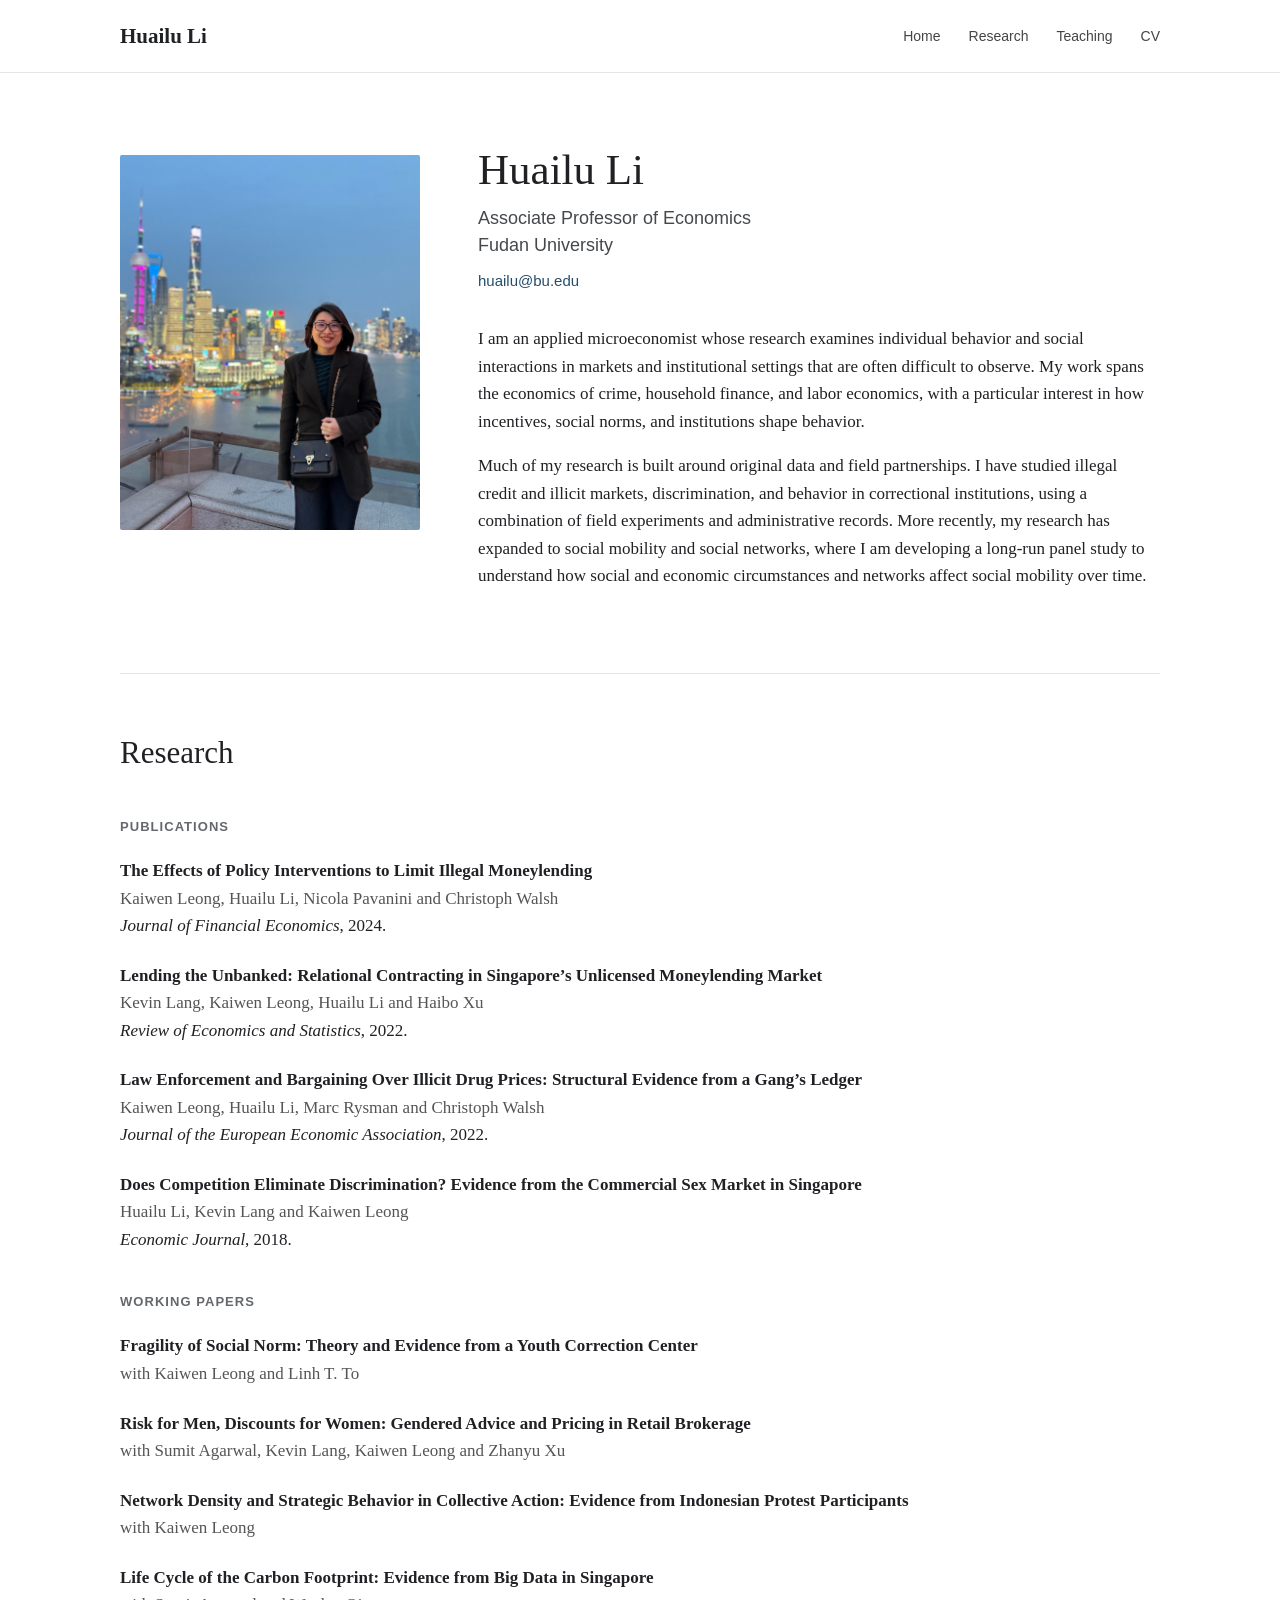
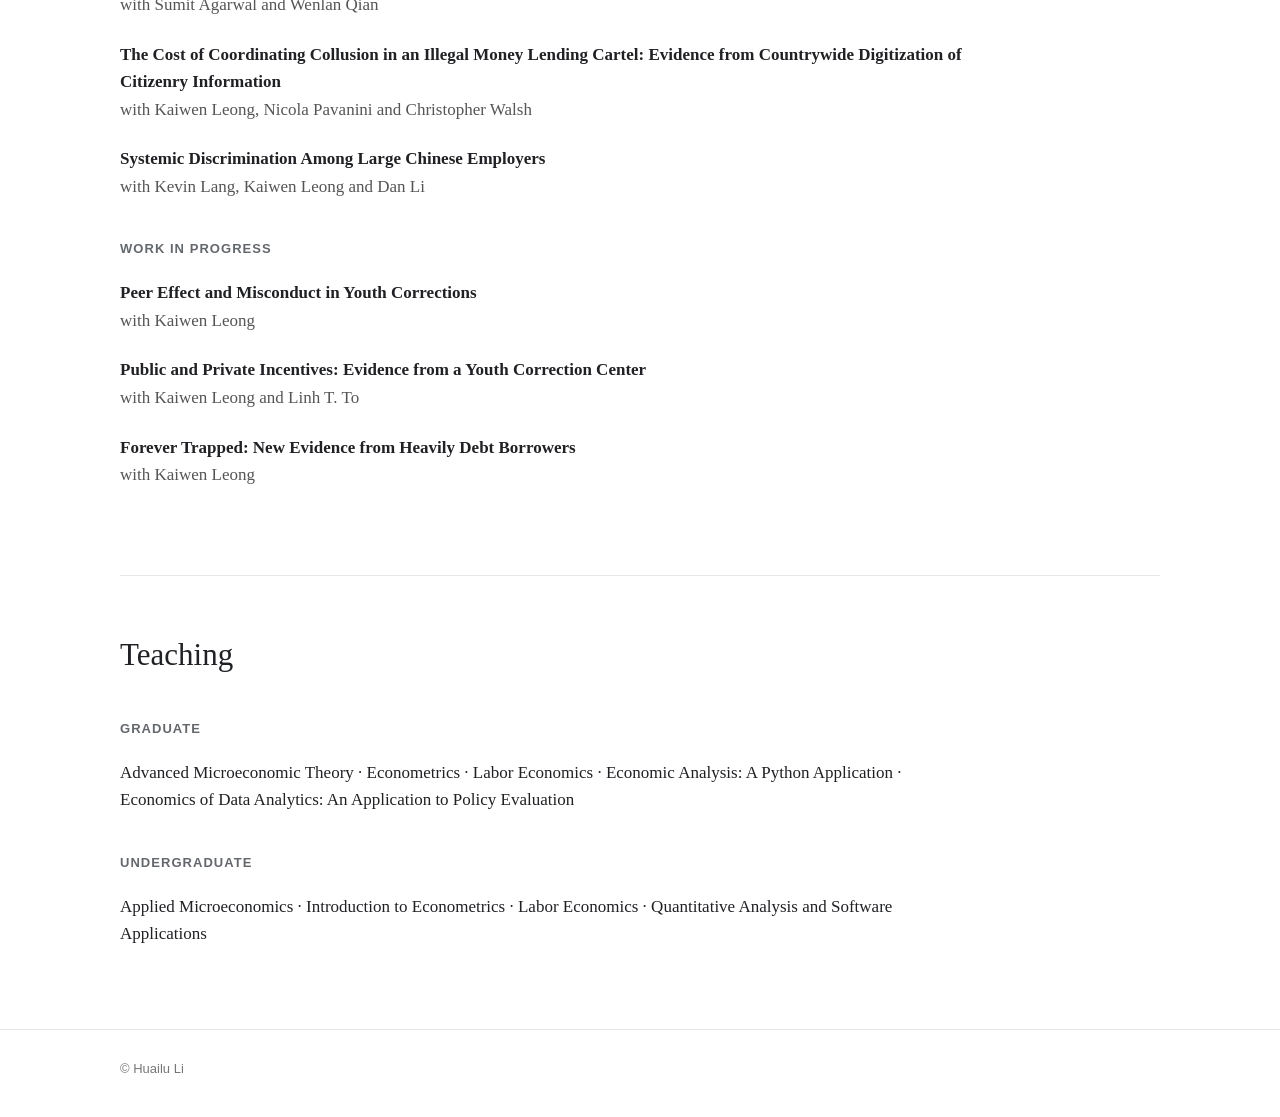
==== index.html @ 613d6eab "Add files via upload" ====
<!doctype html>
<html lang="en">
<head>
  <meta charset="utf-8">
  <meta name="viewport" content="width=device-width, initial-scale=1">
  <title>Huailu Li | Economist</title>
  <meta name="description" content="Huailu Li — applied microeconomist working on economics of crime, household finance, labor economics, social mobility, and social networks.">
  <link rel="stylesheet" href="style.css">
</head>
<body>
<header class="site-header">
  <div class="wrap nav-wrap">
    <a class="name" href="#home">Huailu Li</a>
    <nav>
      <a href="#home">Home</a>
      <a href="#research">Research</a>
      <a href="#teaching">Teaching</a>
      <a href="Huailu_Li_CV.pdf" target="_blank">CV</a>
    </nav>
  </div>
</header>

<main>
<section id="home" class="hero wrap">
  <div class="portrait-wrap"><img class="portrait" src="assets/huailu-li.jpg" alt="Huailu Li"></div>
  <div class="intro">
    <h1>Huailu Li</h1>
    <p class="position">Associate Professor of Economics<br>Fudan University</p>
    <p class="contact"><a href="mailto:huailu@bu.edu">huailu@bu.edu</a></p>
    <p>I am an applied microeconomist whose research examines individual behavior and social interactions in markets and institutional settings that are often difficult to observe. My work spans the economics of crime, household finance, and labor economics, with a particular interest in how incentives, social norms, and institutions shape behavior.</p>
    <p>Much of my research is built around original data and field partnerships. I have studied illegal credit and illicit markets, discrimination, and behavior in correctional institutions, using a combination of field experiments and administrative records. More recently, my research has expanded to social mobility and social networks, where I am developing a long-run panel study to understand how social and economic circumstances and networks affect social mobility over time.</p>
  </div>
</section>

<section id="research" class="section wrap">
  <h2>Research</h2>
  <h3>Publications</h3>
  <div class="paper"><span class="title">The Effects of Policy Interventions to Limit Illegal Moneylending</span><br><span class="authors">Kaiwen Leong, Huailu Li, Nicola Pavanini and Christoph Walsh</span><br><em>Journal of Financial Economics</em>, 2024.</div>
  <div class="paper"><span class="title">Lending the Unbanked: Relational Contracting in Singapore’s Unlicensed Moneylending Market</span><br><span class="authors">Kevin Lang, Kaiwen Leong, Huailu Li and Haibo Xu</span><br><em>Review of Economics and Statistics</em>, 2022.</div>
  <div class="paper"><span class="title">Law Enforcement and Bargaining Over Illicit Drug Prices: Structural Evidence from a Gang’s Ledger</span><br><span class="authors">Kaiwen Leong, Huailu Li, Marc Rysman and Christoph Walsh</span><br><em>Journal of the European Economic Association</em>, 2022.</div>
  <div class="paper"><span class="title">Does Competition Eliminate Discrimination? Evidence from the Commercial Sex Market in Singapore</span><br><span class="authors">Huailu Li, Kevin Lang and Kaiwen Leong</span><br><em>Economic Journal</em>, 2018.</div>

  <h3>Working Papers</h3>
  <div class="paper"><span class="title">Fragility of Social Norm: Theory and Evidence from a Youth Correction Center</span><br><span class="authors">with Kaiwen Leong and Linh T. To</span></div>
  <div class="paper"><span class="title">Risk for Men, Discounts for Women: Gendered Advice and Pricing in Retail Brokerage</span><br><span class="authors">with Sumit Agarwal, Kevin Lang, Kaiwen Leong and Zhanyu Xu</span></div>
  <div class="paper"><span class="title">Network Density and Strategic Behavior in Collective Action: Evidence from Indonesian Protest Participants</span><br><span class="authors">with Kaiwen Leong</span></div>
  <div class="paper"><span class="title">Life Cycle of the Carbon Footprint: Evidence from Big Data in Singapore</span><br><span class="authors">with Sumit Agarwal and Wenlan Qian</span></div>
  <div class="paper"><span class="title">The Cost of Coordinating Collusion in an Illegal Money Lending Cartel: Evidence from Countrywide Digitization of Citizenry Information</span><br><span class="authors">with Kaiwen Leong, Nicola Pavanini and Christopher Walsh</span></div>
  <div class="paper"><span class="title">Systemic Discrimination Among Large Chinese Employers</span><br><span class="authors">with Kevin Lang, Kaiwen Leong and Dan Li</span></div>

  <h3>Work in Progress</h3>
  <div class="paper"><span class="title">Peer Effect and Misconduct in Youth Corrections</span><br><span class="authors">with Kaiwen Leong</span></div>
  <div class="paper"><span class="title">Public and Private Incentives: Evidence from a Youth Correction Center</span><br><span class="authors">with Kaiwen Leong and Linh T. To</span></div>
  <div class="paper"><span class="title">Forever Trapped: New Evidence from Heavily Debt Borrowers</span><br><span class="authors">with Kaiwen Leong</span></div>
</section>

<section id="teaching" class="section wrap">
  <h2>Teaching</h2>
  <h3>Graduate</h3>
  <p>Advanced Microeconomic Theory · Econometrics · Labor Economics · Economic Analysis: A Python Application · Economics of Data Analytics: An Application to Policy Evaluation</p>
  <h3>Undergraduate</h3>
  <p>Applied Microeconomics · Introduction to Econometrics · Labor Economics · Quantitative Analysis and Software Applications</p>
</section>
</main>
<footer><div class="wrap">© Huailu Li</div></footer>
</body>
</html>
---- style.css ----
:root{--ink:#202124;--muted:#64686d;--line:#e4e6e8;--accent:#244d6b;--paper:#fff;--soft:#f7f8f9}*{box-sizing:border-box}html{scroll-behavior:smooth}body{margin:0;background:var(--paper);color:var(--ink);font-family:Georgia,'Times New Roman',serif;line-height:1.62;font-size:17px}.wrap{width:min(1040px,calc(100% - 48px));margin:auto}.site-header{position:sticky;top:0;background:rgba(255,255,255,.96);border-bottom:1px solid var(--line);z-index:10}.nav-wrap{height:72px;display:flex;align-items:center;justify-content:space-between}.name{font-size:21px;font-weight:700;color:var(--ink);text-decoration:none}nav{display:flex;gap:28px}nav a{font-family:-apple-system,BlinkMacSystemFont,'Segoe UI',sans-serif;font-size:14px;color:#444;text-decoration:none}nav a:hover,.contact a{color:var(--accent)}.hero{display:grid;grid-template-columns:300px 1fr;gap:58px;padding-top:74px;padding-bottom:66px}.portrait-wrap{padding-top:8px}.portrait{width:100%;aspect-ratio:4/5;object-fit:cover;object-position:center 35%;border-radius:2px}.intro h1{font-size:43px;line-height:1.08;margin:0 0 12px;font-weight:500}.position{font-family:-apple-system,BlinkMacSystemFont,'Segoe UI',sans-serif;font-size:18px;line-height:1.5;color:#45484c;margin:0 0 8px}.contact{margin:0 0 30px}.contact a{font-family:-apple-system,BlinkMacSystemFont,'Segoe UI',sans-serif;text-decoration:none;font-size:15px}.intro p:not(.position):not(.contact){max-width:700px}.section{border-top:1px solid var(--line);padding-top:54px;padding-bottom:64px}.section h2{font-size:31px;font-weight:500;margin:0 0 32px}.section h3{font-family:-apple-system,BlinkMacSystemFont,'Segoe UI',sans-serif;text-transform:uppercase;letter-spacing:.08em;font-size:13px;margin:38px 0 20px;color:var(--muted)}.paper{margin:0 0 22px;max-width:880px}.title{font-weight:600}.authors{color:#555}#teaching p{max-width:850px}footer{border-top:1px solid var(--line);padding:28px 0 38px;color:#777;font-family:-apple-system,BlinkMacSystemFont,'Segoe UI',sans-serif;font-size:13px}@media(max-width:760px){.wrap{width:min(100% - 30px,1040px)}.nav-wrap{height:auto;padding:16px 0;align-items:flex-start;gap:12px;flex-direction:column}nav{gap:18px;flex-wrap:wrap}.hero{grid-template-columns:1fr;gap:30px;padding-top:42px}.portrait-wrap{max-width:320px}.intro h1{font-size:36px}}
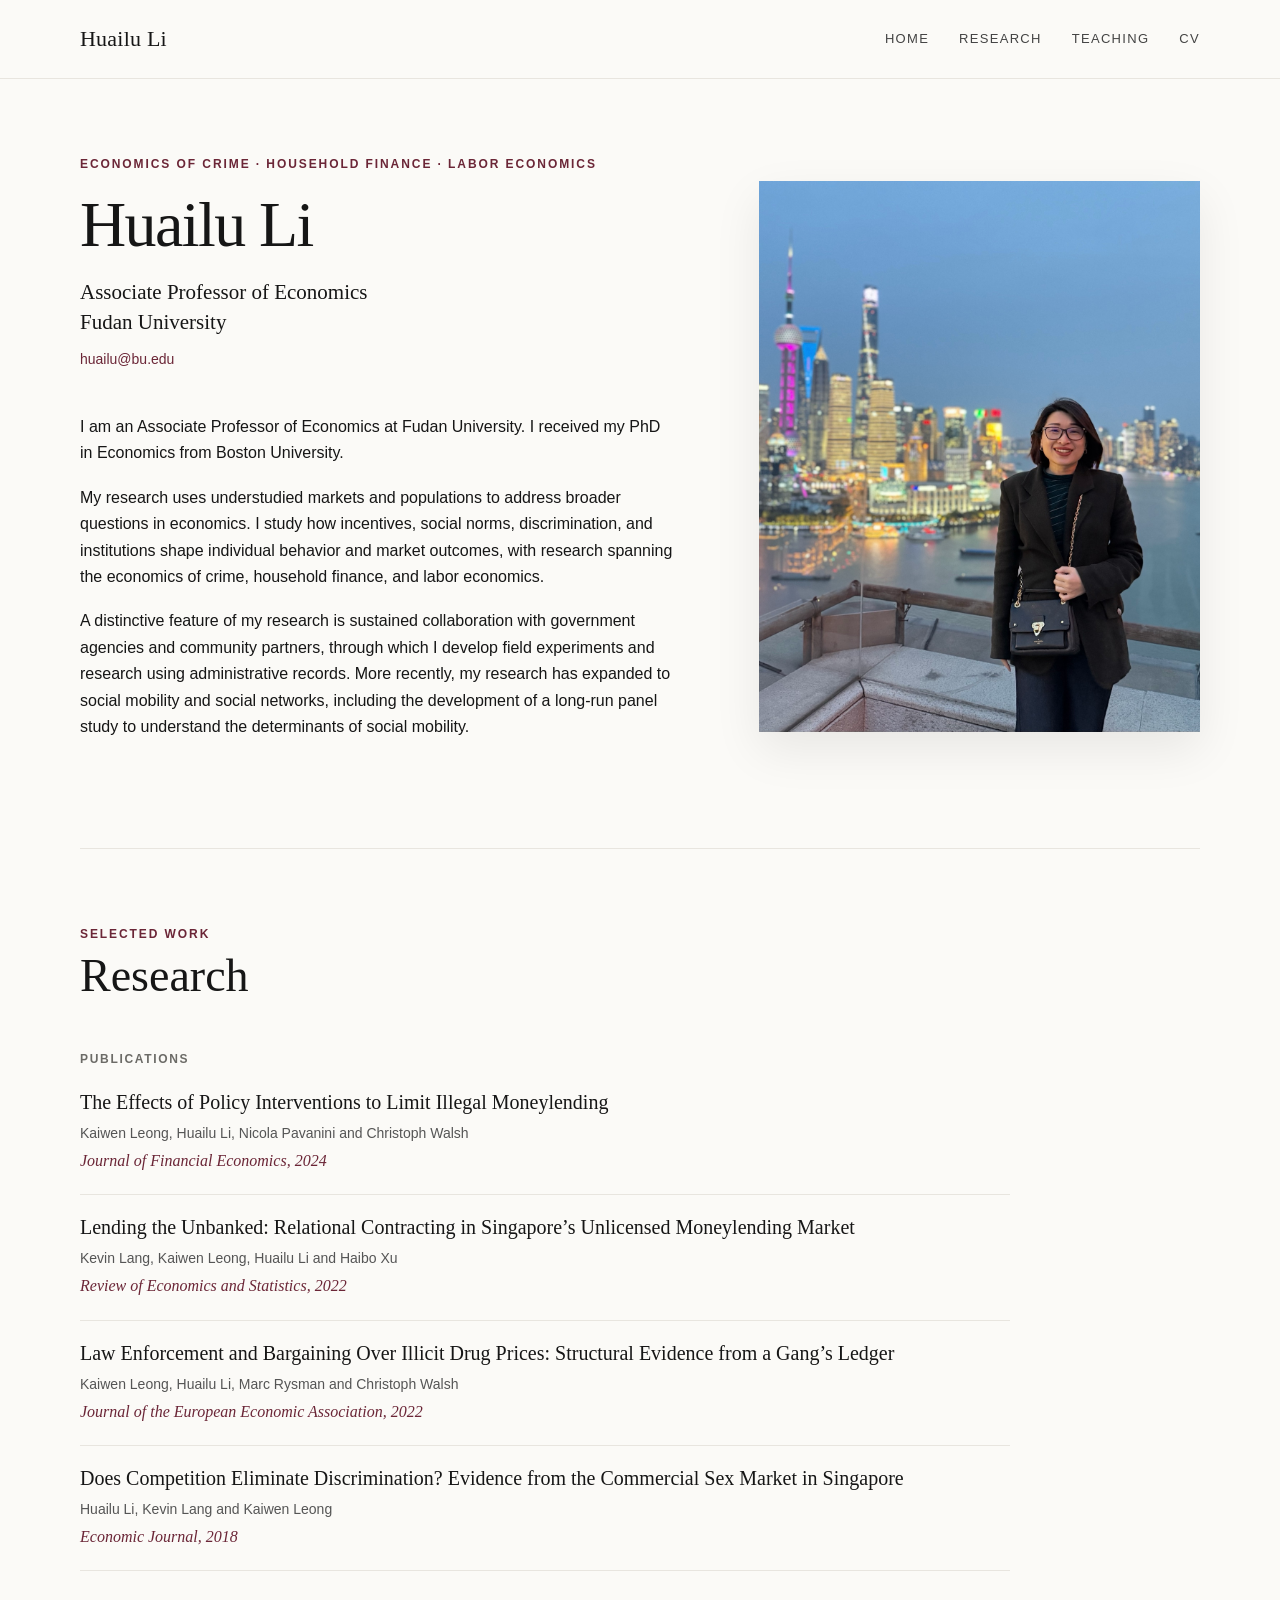
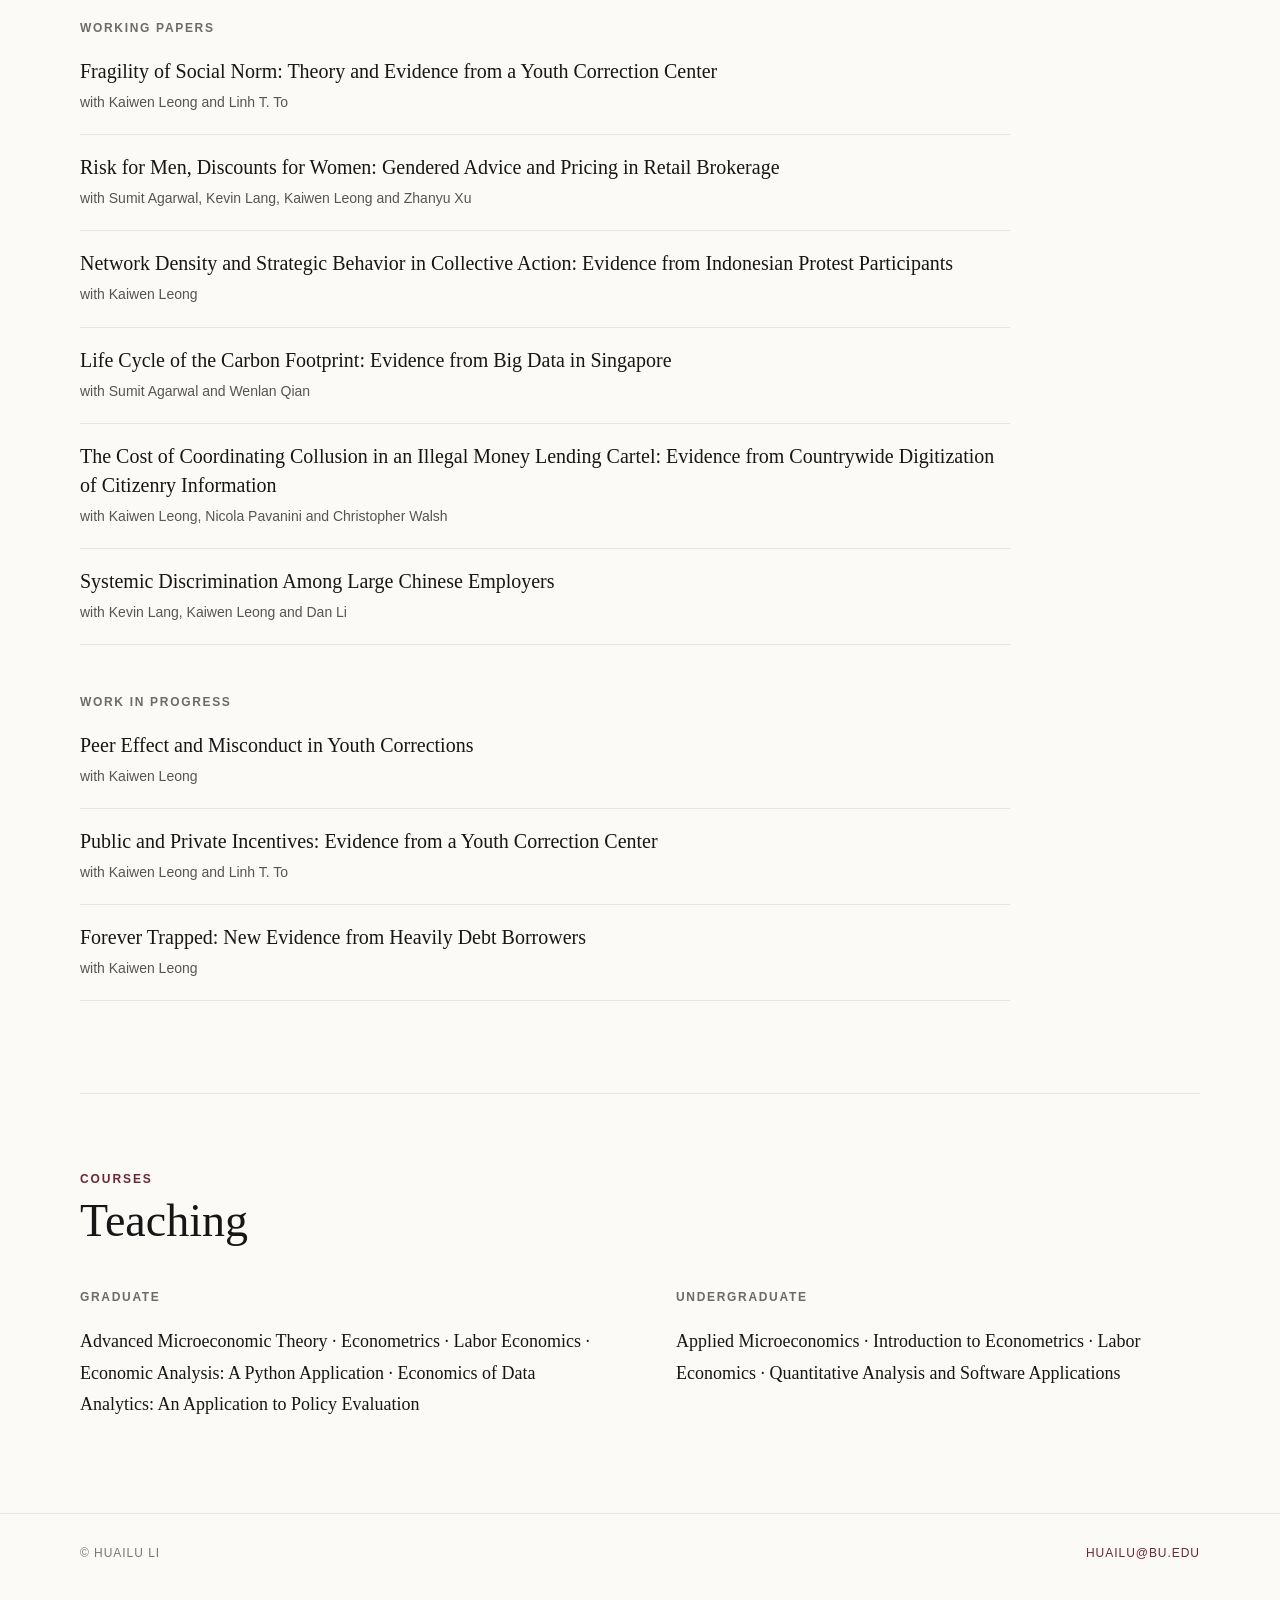
==== commit 336c3893: "Add files via upload" ====
--- a/index.html
+++ b/index.html
@@ -3,65 +3,86 @@
 <head>
   <meta charset="utf-8">
   <meta name="viewport" content="width=device-width, initial-scale=1">
-  <title>Huailu Li | Economist</title>
-  <meta name="description" content="Huailu Li — applied microeconomist working on economics of crime, household finance, labor economics, social mobility, and social networks.">
+  <title>Huailu Li | Economics</title>
+  <meta name="description" content="Huailu Li — Associate Professor of Economics at Fudan University. Research in economics of crime, household finance, labor economics, social mobility, and social networks.">
   <link rel="stylesheet" href="style.css">
 </head>
 <body>
 <header class="site-header">
   <div class="wrap nav-wrap">
     <a class="name" href="#home">Huailu Li</a>
-    <nav>
+    <nav aria-label="Primary navigation">
       <a href="#home">Home</a>
       <a href="#research">Research</a>
       <a href="#teaching">Teaching</a>
-      <a href="Huailu_Li_CV.pdf" target="_blank">CV</a>
+      <a href="Huailu_Li_CV.pdf" target="_blank" rel="noopener">CV</a>
     </nav>
   </div>
 </header>
 
 <main>
-<section id="home" class="hero wrap">
-  <div class="portrait-wrap"><img class="portrait" src="assets/huailu-li.jpg" alt="Huailu Li"></div>
-  <div class="intro">
-    <h1>Huailu Li</h1>
-    <p class="position">Associate Professor of Economics<br>Fudan University</p>
-    <p class="contact"><a href="mailto:huailu@bu.edu">huailu@bu.edu</a></p>
-    <p>I am an applied microeconomist whose research examines individual behavior and social interactions in markets and institutional settings that are often difficult to observe. My work spans the economics of crime, household finance, and labor economics, with a particular interest in how incentives, social norms, and institutions shape behavior.</p>
-    <p>Much of my research is built around original data and field partnerships. I have studied illegal credit and illicit markets, discrimination, and behavior in correctional institutions, using a combination of field experiments and administrative records. More recently, my research has expanded to social mobility and social networks, where I am developing a long-run panel study to understand how social and economic circumstances and networks affect social mobility over time.</p>
-  </div>
-</section>
+  <section id="home" class="hero wrap">
+    <div class="intro">
+      <p class="eyebrow">Economics of Crime · Household Finance · Labor Economics</p>
+      <h1>Huailu Li</h1>
+      <p class="position">Associate Professor of Economics<br>Fudan University</p>
+      <p class="contact"><a href="mailto:huailu@bu.edu">huailu@bu.edu</a></p>
 
-<section id="research" class="section wrap">
-  <h2>Research</h2>
-  <h3>Publications</h3>
-  <div class="paper"><span class="title">The Effects of Policy Interventions to Limit Illegal Moneylending</span><br><span class="authors">Kaiwen Leong, Huailu Li, Nicola Pavanini and Christoph Walsh</span><br><em>Journal of Financial Economics</em>, 2024.</div>
-  <div class="paper"><span class="title">Lending the Unbanked: Relational Contracting in Singapore’s Unlicensed Moneylending Market</span><br><span class="authors">Kevin Lang, Kaiwen Leong, Huailu Li and Haibo Xu</span><br><em>Review of Economics and Statistics</em>, 2022.</div>
-  <div class="paper"><span class="title">Law Enforcement and Bargaining Over Illicit Drug Prices: Structural Evidence from a Gang’s Ledger</span><br><span class="authors">Kaiwen Leong, Huailu Li, Marc Rysman and Christoph Walsh</span><br><em>Journal of the European Economic Association</em>, 2022.</div>
-  <div class="paper"><span class="title">Does Competition Eliminate Discrimination? Evidence from the Commercial Sex Market in Singapore</span><br><span class="authors">Huailu Li, Kevin Lang and Kaiwen Leong</span><br><em>Economic Journal</em>, 2018.</div>
+      <div class="bio">
+        <p>I am an Associate Professor of Economics at Fudan University. I received my PhD in Economics from Boston University.</p>
+        <p>My research uses understudied markets and populations to address broader questions in economics. I study how incentives, social norms, discrimination, and institutions shape individual behavior and market outcomes, with research spanning the economics of crime, household finance, and labor economics.</p>
+        <p>A distinctive feature of my research is sustained collaboration with government agencies and community partners, through which I develop field experiments and research using administrative records. More recently, my research has expanded to social mobility and social networks, including the development of a long-run panel study to understand the determinants of social mobility.</p>
+      </div>
+    </div>
+    <div class="portrait-wrap">
+      <img class="portrait" src="assets/huailu-li.jpg" alt="Huailu Li">
+    </div>
+  </section>
 
-  <h3>Working Papers</h3>
-  <div class="paper"><span class="title">Fragility of Social Norm: Theory and Evidence from a Youth Correction Center</span><br><span class="authors">with Kaiwen Leong and Linh T. To</span></div>
-  <div class="paper"><span class="title">Risk for Men, Discounts for Women: Gendered Advice and Pricing in Retail Brokerage</span><br><span class="authors">with Sumit Agarwal, Kevin Lang, Kaiwen Leong and Zhanyu Xu</span></div>
-  <div class="paper"><span class="title">Network Density and Strategic Behavior in Collective Action: Evidence from Indonesian Protest Participants</span><br><span class="authors">with Kaiwen Leong</span></div>
-  <div class="paper"><span class="title">Life Cycle of the Carbon Footprint: Evidence from Big Data in Singapore</span><br><span class="authors">with Sumit Agarwal and Wenlan Qian</span></div>
-  <div class="paper"><span class="title">The Cost of Coordinating Collusion in an Illegal Money Lending Cartel: Evidence from Countrywide Digitization of Citizenry Information</span><br><span class="authors">with Kaiwen Leong, Nicola Pavanini and Christopher Walsh</span></div>
-  <div class="paper"><span class="title">Systemic Discrimination Among Large Chinese Employers</span><br><span class="authors">with Kevin Lang, Kaiwen Leong and Dan Li</span></div>
+  <section id="research" class="section wrap">
+    <div class="section-heading">
+      <p class="section-kicker">Selected work</p>
+      <h2>Research</h2>
+    </div>
 
-  <h3>Work in Progress</h3>
-  <div class="paper"><span class="title">Peer Effect and Misconduct in Youth Corrections</span><br><span class="authors">with Kaiwen Leong</span></div>
-  <div class="paper"><span class="title">Public and Private Incentives: Evidence from a Youth Correction Center</span><br><span class="authors">with Kaiwen Leong and Linh T. To</span></div>
-  <div class="paper"><span class="title">Forever Trapped: New Evidence from Heavily Debt Borrowers</span><br><span class="authors">with Kaiwen Leong</span></div>
-</section>
+    <h3>Publications</h3>
+    <div class="papers">
+      <article class="paper"><div class="title">The Effects of Policy Interventions to Limit Illegal Moneylending</div><div class="authors">Kaiwen Leong, Huailu Li, Nicola Pavanini and Christoph Walsh</div><div class="journal">Journal of Financial Economics, 2024</div></article>
+      <article class="paper"><div class="title">Lending the Unbanked: Relational Contracting in Singapore’s Unlicensed Moneylending Market</div><div class="authors">Kevin Lang, Kaiwen Leong, Huailu Li and Haibo Xu</div><div class="journal">Review of Economics and Statistics, 2022</div></article>
+      <article class="paper"><div class="title">Law Enforcement and Bargaining Over Illicit Drug Prices: Structural Evidence from a Gang’s Ledger</div><div class="authors">Kaiwen Leong, Huailu Li, Marc Rysman and Christoph Walsh</div><div class="journal">Journal of the European Economic Association, 2022</div></article>
+      <article class="paper"><div class="title">Does Competition Eliminate Discrimination? Evidence from the Commercial Sex Market in Singapore</div><div class="authors">Huailu Li, Kevin Lang and Kaiwen Leong</div><div class="journal">Economic Journal, 2018</div></article>
+    </div>
 
-<section id="teaching" class="section wrap">
-  <h2>Teaching</h2>
-  <h3>Graduate</h3>
-  <p>Advanced Microeconomic Theory · Econometrics · Labor Economics · Economic Analysis: A Python Application · Economics of Data Analytics: An Application to Policy Evaluation</p>
-  <h3>Undergraduate</h3>
-  <p>Applied Microeconomics · Introduction to Econometrics · Labor Economics · Quantitative Analysis and Software Applications</p>
-</section>
+    <h3>Working Papers</h3>
+    <div class="papers">
+      <article class="paper"><div class="title">Fragility of Social Norm: Theory and Evidence from a Youth Correction Center</div><div class="authors">with Kaiwen Leong and Linh T. To</div></article>
+      <article class="paper"><div class="title">Risk for Men, Discounts for Women: Gendered Advice and Pricing in Retail Brokerage</div><div class="authors">with Sumit Agarwal, Kevin Lang, Kaiwen Leong and Zhanyu Xu</div></article>
+      <article class="paper"><div class="title">Network Density and Strategic Behavior in Collective Action: Evidence from Indonesian Protest Participants</div><div class="authors">with Kaiwen Leong</div></article>
+      <article class="paper"><div class="title">Life Cycle of the Carbon Footprint: Evidence from Big Data in Singapore</div><div class="authors">with Sumit Agarwal and Wenlan Qian</div></article>
+      <article class="paper"><div class="title">The Cost of Coordinating Collusion in an Illegal Money Lending Cartel: Evidence from Countrywide Digitization of Citizenry Information</div><div class="authors">with Kaiwen Leong, Nicola Pavanini and Christopher Walsh</div></article>
+      <article class="paper"><div class="title">Systemic Discrimination Among Large Chinese Employers</div><div class="authors">with Kevin Lang, Kaiwen Leong and Dan Li</div></article>
+    </div>
+
+    <h3>Work in Progress</h3>
+    <div class="papers">
+      <article class="paper"><div class="title">Peer Effect and Misconduct in Youth Corrections</div><div class="authors">with Kaiwen Leong</div></article>
+      <article class="paper"><div class="title">Public and Private Incentives: Evidence from a Youth Correction Center</div><div class="authors">with Kaiwen Leong and Linh T. To</div></article>
+      <article class="paper"><div class="title">Forever Trapped: New Evidence from Heavily Debt Borrowers</div><div class="authors">with Kaiwen Leong</div></article>
+    </div>
+  </section>
+
+  <section id="teaching" class="section wrap teaching-section">
+    <div class="section-heading">
+      <p class="section-kicker">Courses</p>
+      <h2>Teaching</h2>
+    </div>
+    <div class="teaching-grid">
+      <div><h3>Graduate</h3><p>Advanced Microeconomic Theory · Econometrics · Labor Economics · Economic Analysis: A Python Application · Economics of Data Analytics: An Application to Policy Evaluation</p></div>
+      <div><h3>Undergraduate</h3><p>Applied Microeconomics · Introduction to Econometrics · Labor Economics · Quantitative Analysis and Software Applications</p></div>
+    </div>
+  </section>
 </main>
-<footer><div class="wrap">© Huailu Li</div></footer>
+
+<footer><div class="wrap footer-wrap"><span>© Huailu Li</span><a href="mailto:huailu@bu.edu">huailu@bu.edu</a></div></footer>
 </body>
 </html>
--- a/style.css
+++ b/style.css
@@ -1 +1 @@
-:root{--ink:#202124;--muted:#64686d;--line:#e4e6e8;--accent:#244d6b;--paper:#fff;--soft:#f7f8f9}*{box-sizing:border-box}html{scroll-behavior:smooth}body{margin:0;background:var(--paper);color:var(--ink);font-family:Georgia,'Times New Roman',serif;line-height:1.62;font-size:17px}.wrap{width:min(1040px,calc(100% - 48px));margin:auto}.site-header{position:sticky;top:0;background:rgba(255,255,255,.96);border-bottom:1px solid var(--line);z-index:10}.nav-wrap{height:72px;display:flex;align-items:center;justify-content:space-between}.name{font-size:21px;font-weight:700;color:var(--ink);text-decoration:none}nav{display:flex;gap:28px}nav a{font-family:-apple-system,BlinkMacSystemFont,'Segoe UI',sans-serif;font-size:14px;color:#444;text-decoration:none}nav a:hover,.contact a{color:var(--accent)}.hero{display:grid;grid-template-columns:300px 1fr;gap:58px;padding-top:74px;padding-bottom:66px}.portrait-wrap{padding-top:8px}.portrait{width:100%;aspect-ratio:4/5;object-fit:cover;object-position:center 35%;border-radius:2px}.intro h1{font-size:43px;line-height:1.08;margin:0 0 12px;font-weight:500}.position{font-family:-apple-system,BlinkMacSystemFont,'Segoe UI',sans-serif;font-size:18px;line-height:1.5;color:#45484c;margin:0 0 8px}.contact{margin:0 0 30px}.contact a{font-family:-apple-system,BlinkMacSystemFont,'Segoe UI',sans-serif;text-decoration:none;font-size:15px}.intro p:not(.position):not(.contact){max-width:700px}.section{border-top:1px solid var(--line);padding-top:54px;padding-bottom:64px}.section h2{font-size:31px;font-weight:500;margin:0 0 32px}.section h3{font-family:-apple-system,BlinkMacSystemFont,'Segoe UI',sans-serif;text-transform:uppercase;letter-spacing:.08em;font-size:13px;margin:38px 0 20px;color:var(--muted)}.paper{margin:0 0 22px;max-width:880px}.title{font-weight:600}.authors{color:#555}#teaching p{max-width:850px}footer{border-top:1px solid var(--line);padding:28px 0 38px;color:#777;font-family:-apple-system,BlinkMacSystemFont,'Segoe UI',sans-serif;font-size:13px}@media(max-width:760px){.wrap{width:min(100% - 30px,1040px)}.nav-wrap{height:auto;padding:16px 0;align-items:flex-start;gap:12px;flex-direction:column}nav{gap:18px;flex-wrap:wrap}.hero{grid-template-columns:1fr;gap:30px;padding-top:42px}.portrait-wrap{max-width:320px}.intro h1{font-size:36px}}
+:root{--ink:#161616;--muted:#6c6b67;--line:#e8e5df;--accent:#6b2637;--paper:#fbfaf7;--white:#fff}*{box-sizing:border-box}html{scroll-behavior:smooth}body{margin:0;background:var(--paper);color:var(--ink);font-family:Arial,Helvetica,sans-serif;line-height:1.65;font-size:16px}.wrap{width:min(1120px,calc(100% - 64px));margin:auto}.site-header{position:sticky;top:0;z-index:10;background:rgba(251,250,247,.94);backdrop-filter:blur(10px);border-bottom:1px solid var(--line)}.nav-wrap{min-height:78px;display:flex;align-items:center;justify-content:space-between}.name{font-family:Georgia,'Times New Roman',serif;font-size:22px;color:var(--ink);text-decoration:none;letter-spacing:.01em}nav{display:flex;gap:30px}nav a{font-size:13px;text-transform:uppercase;letter-spacing:.1em;color:#444;text-decoration:none}nav a:hover,.contact a,footer a{color:var(--accent)}.hero{min-height:690px;display:grid;grid-template-columns:minmax(0,1.15fr) minmax(320px,.85fr);gap:82px;align-items:center;padding-top:76px;padding-bottom:90px}.eyebrow,.section-kicker{margin:0 0 18px;color:var(--accent);font-size:12px;text-transform:uppercase;letter-spacing:.16em;font-weight:600}.intro h1{font-family:Georgia,'Times New Roman',serif;font-size:64px;line-height:1;margin:0 0 20px;font-weight:400;letter-spacing:-.025em}.position{font-family:Georgia,'Times New Roman',serif;font-size:21px;line-height:1.45;margin:0 0 8px}.contact{margin:0 0 42px}.contact a{text-decoration:none;font-size:14px}.bio{max-width:690px}.bio p{margin:0 0 18px}.portrait-wrap{align-self:center}.portrait{display:block;width:100%;max-height:590px;aspect-ratio:4/5;object-fit:cover;object-position:center 34%;filter:saturate(.92);box-shadow:0 18px 45px rgba(0,0,0,.08)}.section{border-top:1px solid var(--line);padding-top:76px;padding-bottom:92px}.section-heading{margin-bottom:42px}.section-heading .section-kicker{margin-bottom:6px}.section h2{font-family:Georgia,'Times New Roman',serif;font-size:46px;font-weight:400;line-height:1.1;margin:0}.section h3{font-size:12px;text-transform:uppercase;letter-spacing:.14em;color:var(--muted);margin:48px 0 18px}.papers{max-width:930px}.paper{padding:18px 0 20px;border-bottom:1px solid var(--line)}.paper:first-child{padding-top:0}.title{font-family:Georgia,'Times New Roman',serif;font-size:20px;line-height:1.45}.authors{color:#555;margin-top:5px;font-size:14px}.journal{color:var(--accent);font-style:italic;margin-top:3px;font-family:Georgia,'Times New Roman',serif}.teaching-grid{display:grid;grid-template-columns:1fr 1fr;gap:72px}.teaching-grid h3{margin-top:0}.teaching-grid p{font-family:Georgia,'Times New Roman',serif;font-size:18px;line-height:1.75;margin:0}footer{border-top:1px solid var(--line);padding:30px 0 38px;color:#777;font-size:12px;text-transform:uppercase;letter-spacing:.08em}.footer-wrap{display:flex;justify-content:space-between;gap:20px}footer a{text-decoration:none}@media(max-width:820px){.wrap{width:min(100% - 36px,1120px)}.nav-wrap{min-height:70px}.name{font-size:20px}nav{gap:16px}nav a{font-size:11px}.hero{grid-template-columns:1fr;gap:42px;min-height:auto;padding-top:58px}.portrait-wrap{grid-row:1;max-width:430px}.intro h1{font-size:50px}.contact{margin-bottom:32px}.teaching-grid{grid-template-columns:1fr;gap:16px}}@media(max-width:540px){.nav-wrap{align-items:flex-start;flex-direction:column;padding:14px 0;gap:10px}nav{flex-wrap:wrap}.hero{padding-top:40px}.intro h1{font-size:43px}.section{padding-top:58px;padding-bottom:70px}.section h2{font-size:38px}.title{font-size:18px}.footer-wrap{flex-direction:column}}
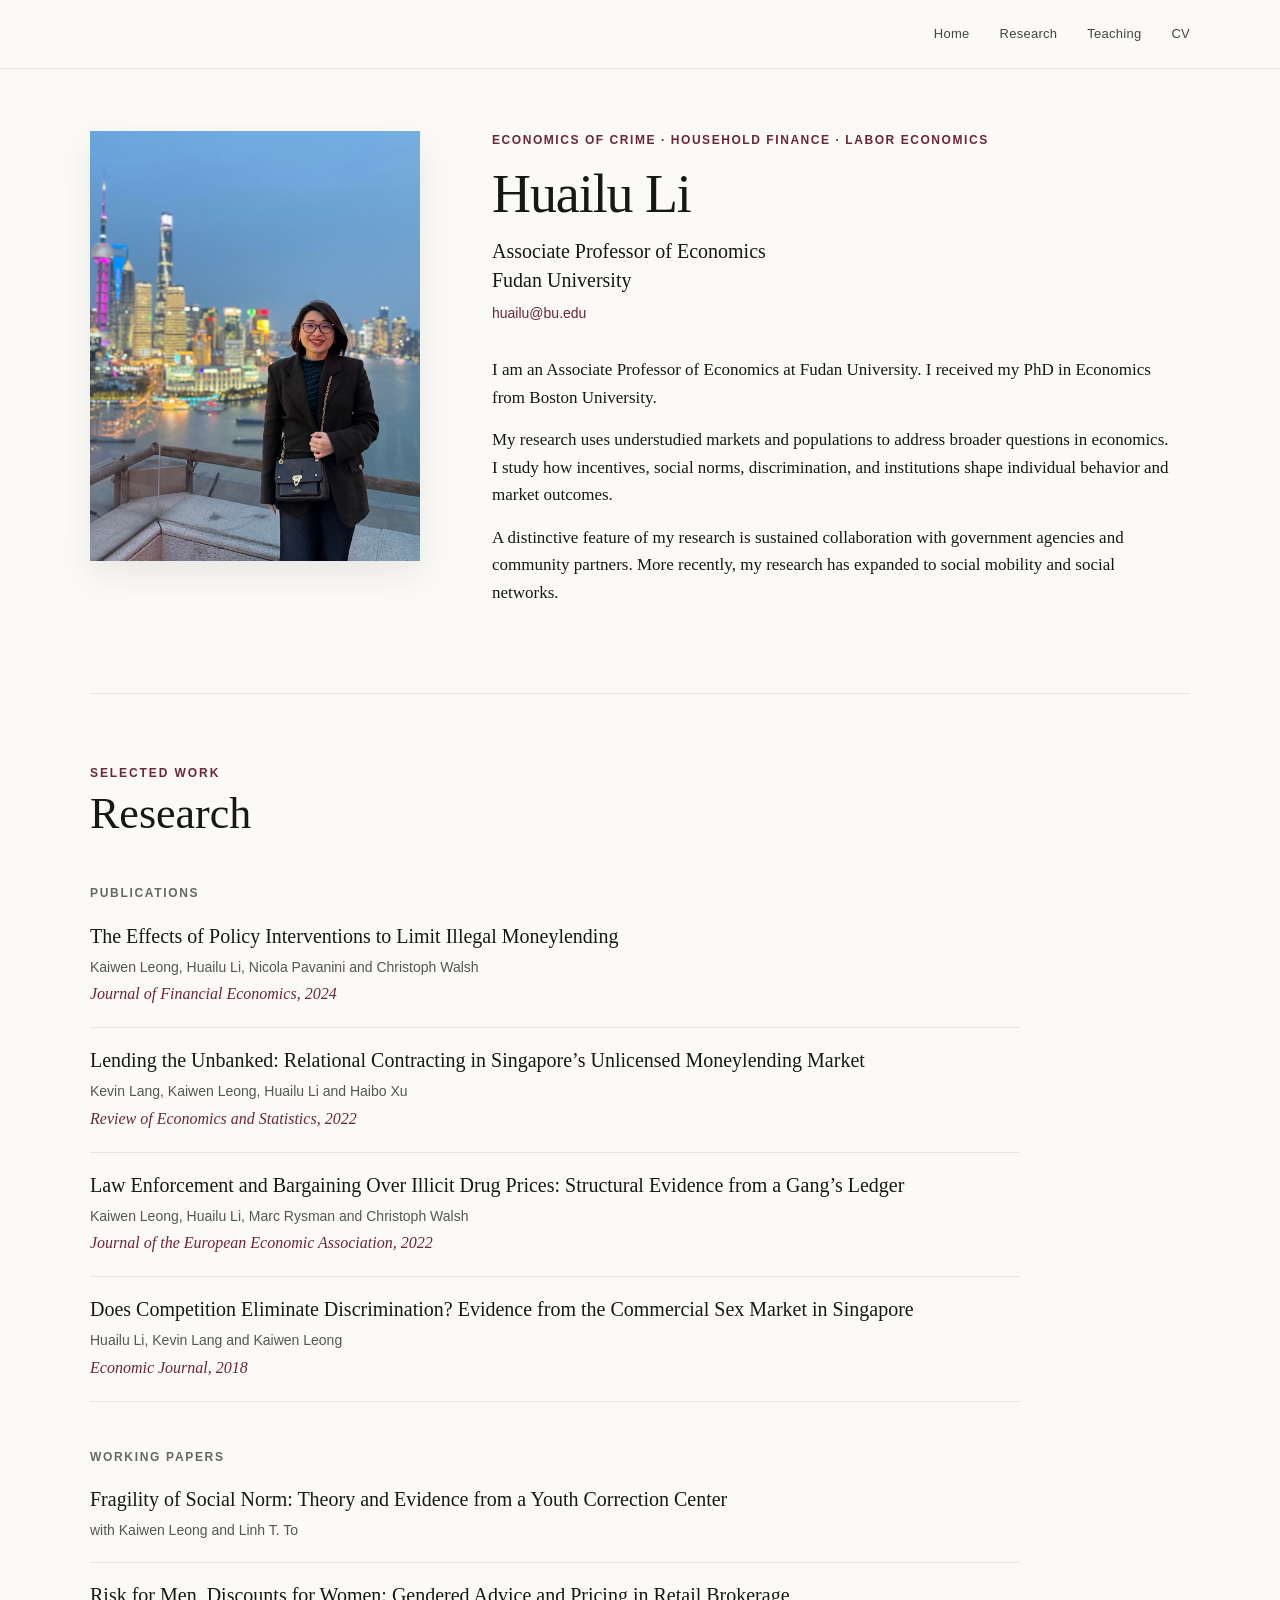
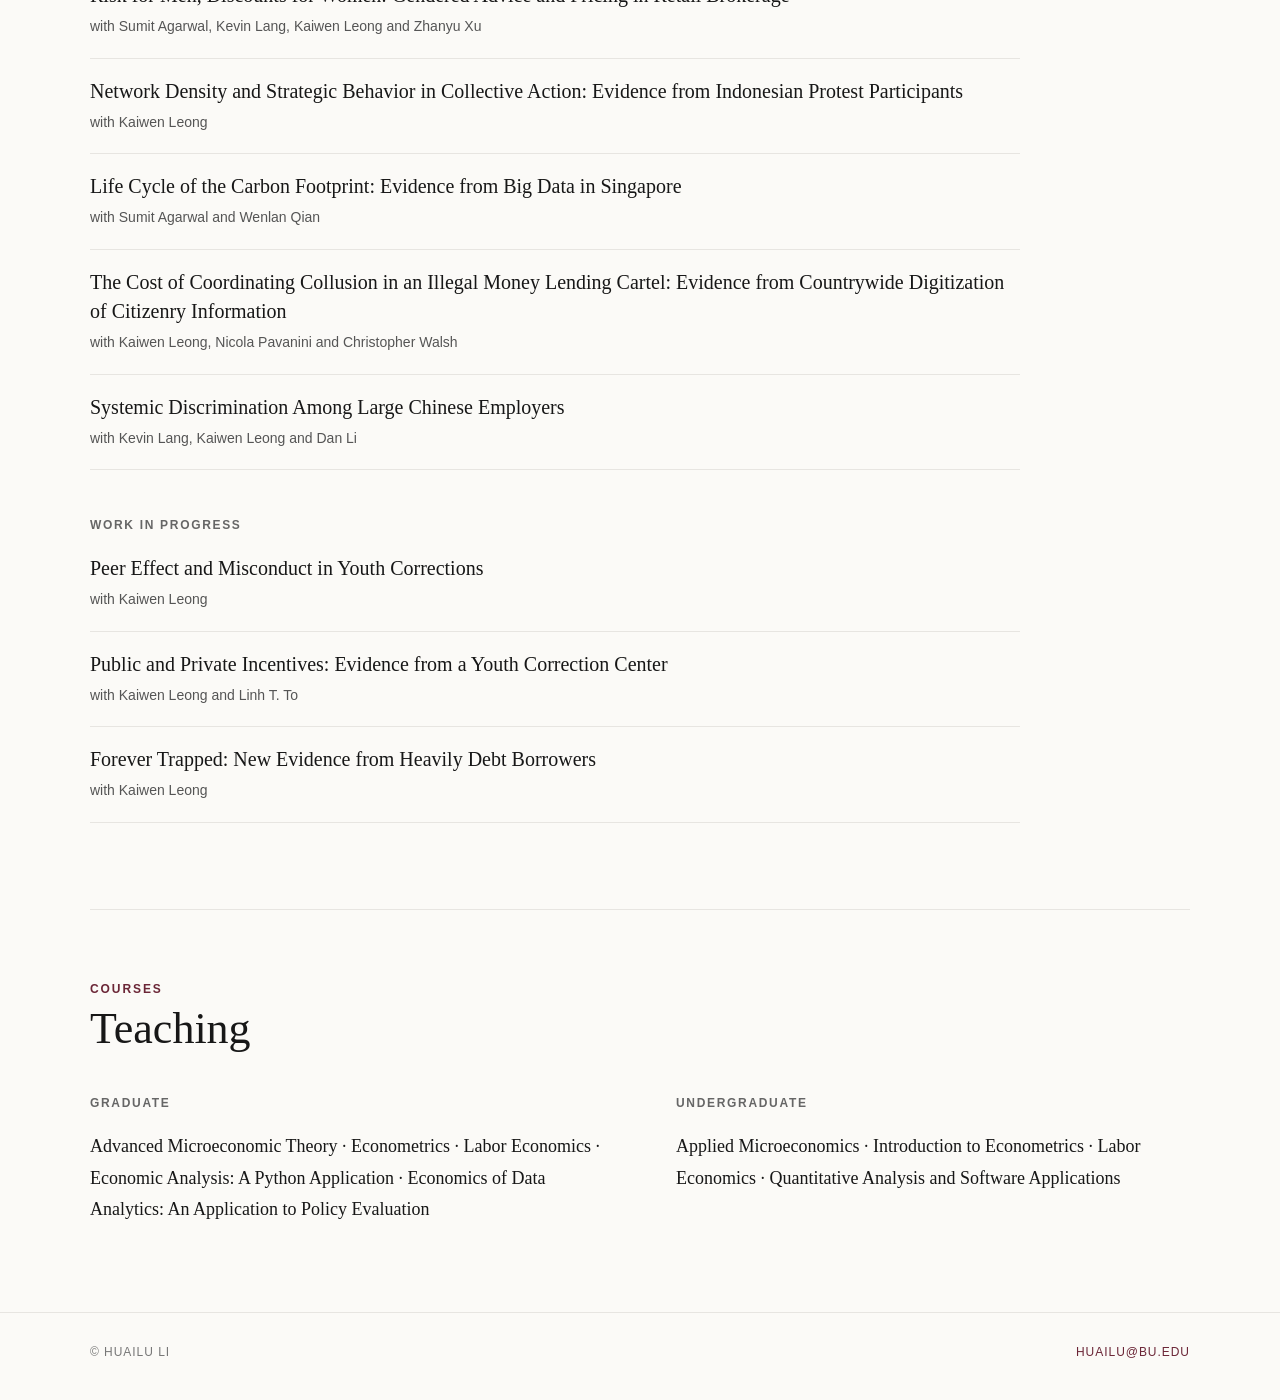
==== commit a0f0ba53: "Add files via upload" ====
--- a/index.html
+++ b/index.html
@@ -30,8 +30,8 @@
 
       <div class="bio">
         <p>I am an Associate Professor of Economics at Fudan University. I received my PhD in Economics from Boston University.</p>
-        <p>My research uses understudied markets and populations to address broader questions in economics. I study how incentives, social norms, discrimination, and institutions shape individual behavior and market outcomes, with research spanning the economics of crime, household finance, and labor economics.</p>
-        <p>A distinctive feature of my research is sustained collaboration with government agencies and community partners, through which I develop field experiments and research using administrative records. More recently, my research has expanded to social mobility and social networks, including the development of a long-run panel study to understand the determinants of social mobility.</p>
+        <p>My research uses understudied markets and populations to address broader questions in economics. I study how incentives, social norms, discrimination, and institutions shape individual behavior and market outcomes.</p>
+        <p>A distinctive feature of my research is sustained collaboration with government agencies and community partners. More recently, my research has expanded to social mobility and social networks.</p>
       </div>
     </div>
     <div class="portrait-wrap">
--- a/style.css
+++ b/style.css
@@ -1 +1,5 @@
-:root{--ink:#161616;--muted:#6c6b67;--line:#e8e5df;--accent:#6b2637;--paper:#fbfaf7;--white:#fff}*{box-sizing:border-box}html{scroll-behavior:smooth}body{margin:0;background:var(--paper);color:var(--ink);font-family:Arial,Helvetica,sans-serif;line-height:1.65;font-size:16px}.wrap{width:min(1120px,calc(100% - 64px));margin:auto}.site-header{position:sticky;top:0;z-index:10;background:rgba(251,250,247,.94);backdrop-filter:blur(10px);border-bottom:1px solid var(--line)}.nav-wrap{min-height:78px;display:flex;align-items:center;justify-content:space-between}.name{font-family:Georgia,'Times New Roman',serif;font-size:22px;color:var(--ink);text-decoration:none;letter-spacing:.01em}nav{display:flex;gap:30px}nav a{font-size:13px;text-transform:uppercase;letter-spacing:.1em;color:#444;text-decoration:none}nav a:hover,.contact a,footer a{color:var(--accent)}.hero{min-height:690px;display:grid;grid-template-columns:minmax(0,1.15fr) minmax(320px,.85fr);gap:82px;align-items:center;padding-top:76px;padding-bottom:90px}.eyebrow,.section-kicker{margin:0 0 18px;color:var(--accent);font-size:12px;text-transform:uppercase;letter-spacing:.16em;font-weight:600}.intro h1{font-family:Georgia,'Times New Roman',serif;font-size:64px;line-height:1;margin:0 0 20px;font-weight:400;letter-spacing:-.025em}.position{font-family:Georgia,'Times New Roman',serif;font-size:21px;line-height:1.45;margin:0 0 8px}.contact{margin:0 0 42px}.contact a{text-decoration:none;font-size:14px}.bio{max-width:690px}.bio p{margin:0 0 18px}.portrait-wrap{align-self:center}.portrait{display:block;width:100%;max-height:590px;aspect-ratio:4/5;object-fit:cover;object-position:center 34%;filter:saturate(.92);box-shadow:0 18px 45px rgba(0,0,0,.08)}.section{border-top:1px solid var(--line);padding-top:76px;padding-bottom:92px}.section-heading{margin-bottom:42px}.section-heading .section-kicker{margin-bottom:6px}.section h2{font-family:Georgia,'Times New Roman',serif;font-size:46px;font-weight:400;line-height:1.1;margin:0}.section h3{font-size:12px;text-transform:uppercase;letter-spacing:.14em;color:var(--muted);margin:48px 0 18px}.papers{max-width:930px}.paper{padding:18px 0 20px;border-bottom:1px solid var(--line)}.paper:first-child{padding-top:0}.title{font-family:Georgia,'Times New Roman',serif;font-size:20px;line-height:1.45}.authors{color:#555;margin-top:5px;font-size:14px}.journal{color:var(--accent);font-style:italic;margin-top:3px;font-family:Georgia,'Times New Roman',serif}.teaching-grid{display:grid;grid-template-columns:1fr 1fr;gap:72px}.teaching-grid h3{margin-top:0}.teaching-grid p{font-family:Georgia,'Times New Roman',serif;font-size:18px;line-height:1.75;margin:0}footer{border-top:1px solid var(--line);padding:30px 0 38px;color:#777;font-size:12px;text-transform:uppercase;letter-spacing:.08em}.footer-wrap{display:flex;justify-content:space-between;gap:20px}footer a{text-decoration:none}@media(max-width:820px){.wrap{width:min(100% - 36px,1120px)}.nav-wrap{min-height:70px}.name{font-size:20px}nav{gap:16px}nav a{font-size:11px}.hero{grid-template-columns:1fr;gap:42px;min-height:auto;padding-top:58px}.portrait-wrap{grid-row:1;max-width:430px}.intro h1{font-size:50px}.contact{margin-bottom:32px}.teaching-grid{grid-template-columns:1fr;gap:16px}}@media(max-width:540px){.nav-wrap{align-items:flex-start;flex-direction:column;padding:14px 0;gap:10px}nav{flex-wrap:wrap}.hero{padding-top:40px}.intro h1{font-size:43px}.section{padding-top:58px;padding-bottom:70px}.section h2{font-size:38px}.title{font-size:18px}.footer-wrap{flex-direction:column}}
+:root{--ink:#171717;--muted:#666;--line:#e7e5e1;--accent:#6b2637;--paper:#fbfaf7}*{box-sizing:border-box}html{scroll-behavior:smooth}body{margin:0;background:var(--paper);color:var(--ink);font-family:Arial,Helvetica,sans-serif;line-height:1.62;font-size:16px}.wrap{width:min(1100px,calc(100% - 64px));margin:auto}.site-header{position:sticky;top:0;z-index:10;background:rgba(251,250,247,.96);backdrop-filter:blur(10px);border-bottom:1px solid var(--line)}.nav-wrap{min-height:68px;display:flex;align-items:center;justify-content:flex-end}.name{display:none}nav{display:flex;gap:30px}nav a{font-size:13px;letter-spacing:.02em;color:#444;text-decoration:none}nav a:hover,.contact a,footer a{color:var(--accent)}
+.hero{display:grid;grid-template-columns:330px minmax(0,1fr);gap:72px;align-items:start;padding-top:62px;padding-bottom:72px}.portrait-wrap{grid-column:1;grid-row:1;align-self:start}.portrait{display:block;width:330px;height:430px;object-fit:cover;object-position:56% 42%;box-shadow:0 14px 34px rgba(0,0,0,.08)}.intro{grid-column:2;grid-row:1;max-width:690px}.eyebrow{margin:0 0 17px;color:var(--accent);font-size:12px;text-transform:uppercase;letter-spacing:.13em;font-weight:600}.intro h1{font-family:Georgia,'Times New Roman',serif;font-size:54px;line-height:1;margin:0 0 16px;font-weight:400;letter-spacing:-.02em}.position{font-family:Georgia,'Times New Roman',serif;font-size:20px;line-height:1.42;margin:0 0 6px}.contact{margin:0 0 30px}.contact a{text-decoration:none;font-size:14px}.bio{max-width:680px;font-family:Georgia,'Times New Roman',serif;font-size:17px;line-height:1.62}.bio p{margin:0 0 15px}
+.section-kicker{margin:0;color:var(--accent);font-size:12px;text-transform:uppercase;letter-spacing:.16em;font-weight:600}.section{border-top:1px solid var(--line);padding-top:70px;padding-bottom:86px}.section-heading{margin-bottom:40px}.section-heading .section-kicker{margin-bottom:6px}.section h2{font-family:Georgia,'Times New Roman',serif;font-size:44px;font-weight:400;line-height:1.1;margin:0}.section h3{font-size:12px;text-transform:uppercase;letter-spacing:.14em;color:var(--muted);margin:46px 0 18px}.papers{max-width:930px}.paper{padding:18px 0 20px;border-bottom:1px solid var(--line)}.paper:first-child{padding-top:0}.title{font-family:Georgia,'Times New Roman',serif;font-size:20px;line-height:1.45}.authors{color:#555;margin-top:5px;font-size:14px}.journal{color:var(--accent);font-style:italic;margin-top:3px;font-family:Georgia,'Times New Roman',serif}.teaching-grid{display:grid;grid-template-columns:1fr 1fr;gap:72px}.teaching-grid h3{margin-top:0}.teaching-grid p{font-family:Georgia,'Times New Roman',serif;font-size:18px;line-height:1.75;margin:0}footer{border-top:1px solid var(--line);padding:30px 0 38px;color:#777;font-size:12px;text-transform:uppercase;letter-spacing:.08em}.footer-wrap{display:flex;justify-content:space-between;gap:20px}footer a{text-decoration:none}
+@media(max-width:850px){.wrap{width:min(100% - 36px,1100px)}.nav-wrap{min-height:64px}.hero{grid-template-columns:250px minmax(0,1fr);gap:40px;padding-top:48px}.portrait{width:250px;height:330px}.intro h1{font-size:46px}.bio{font-size:16px}.teaching-grid{grid-template-columns:1fr;gap:16px}}
+@media(max-width:650px){.nav-wrap{justify-content:flex-start;overflow-x:auto}.hero{grid-template-columns:1fr;gap:30px;padding-top:36px}.portrait-wrap{grid-column:1;grid-row:1}.portrait{width:100%;max-width:330px;height:400px}.intro{grid-column:1;grid-row:2}.intro h1{font-size:44px}.section{padding-top:56px;padding-bottom:68px}.section h2{font-size:38px}.title{font-size:18px}.footer-wrap{flex-direction:column}}
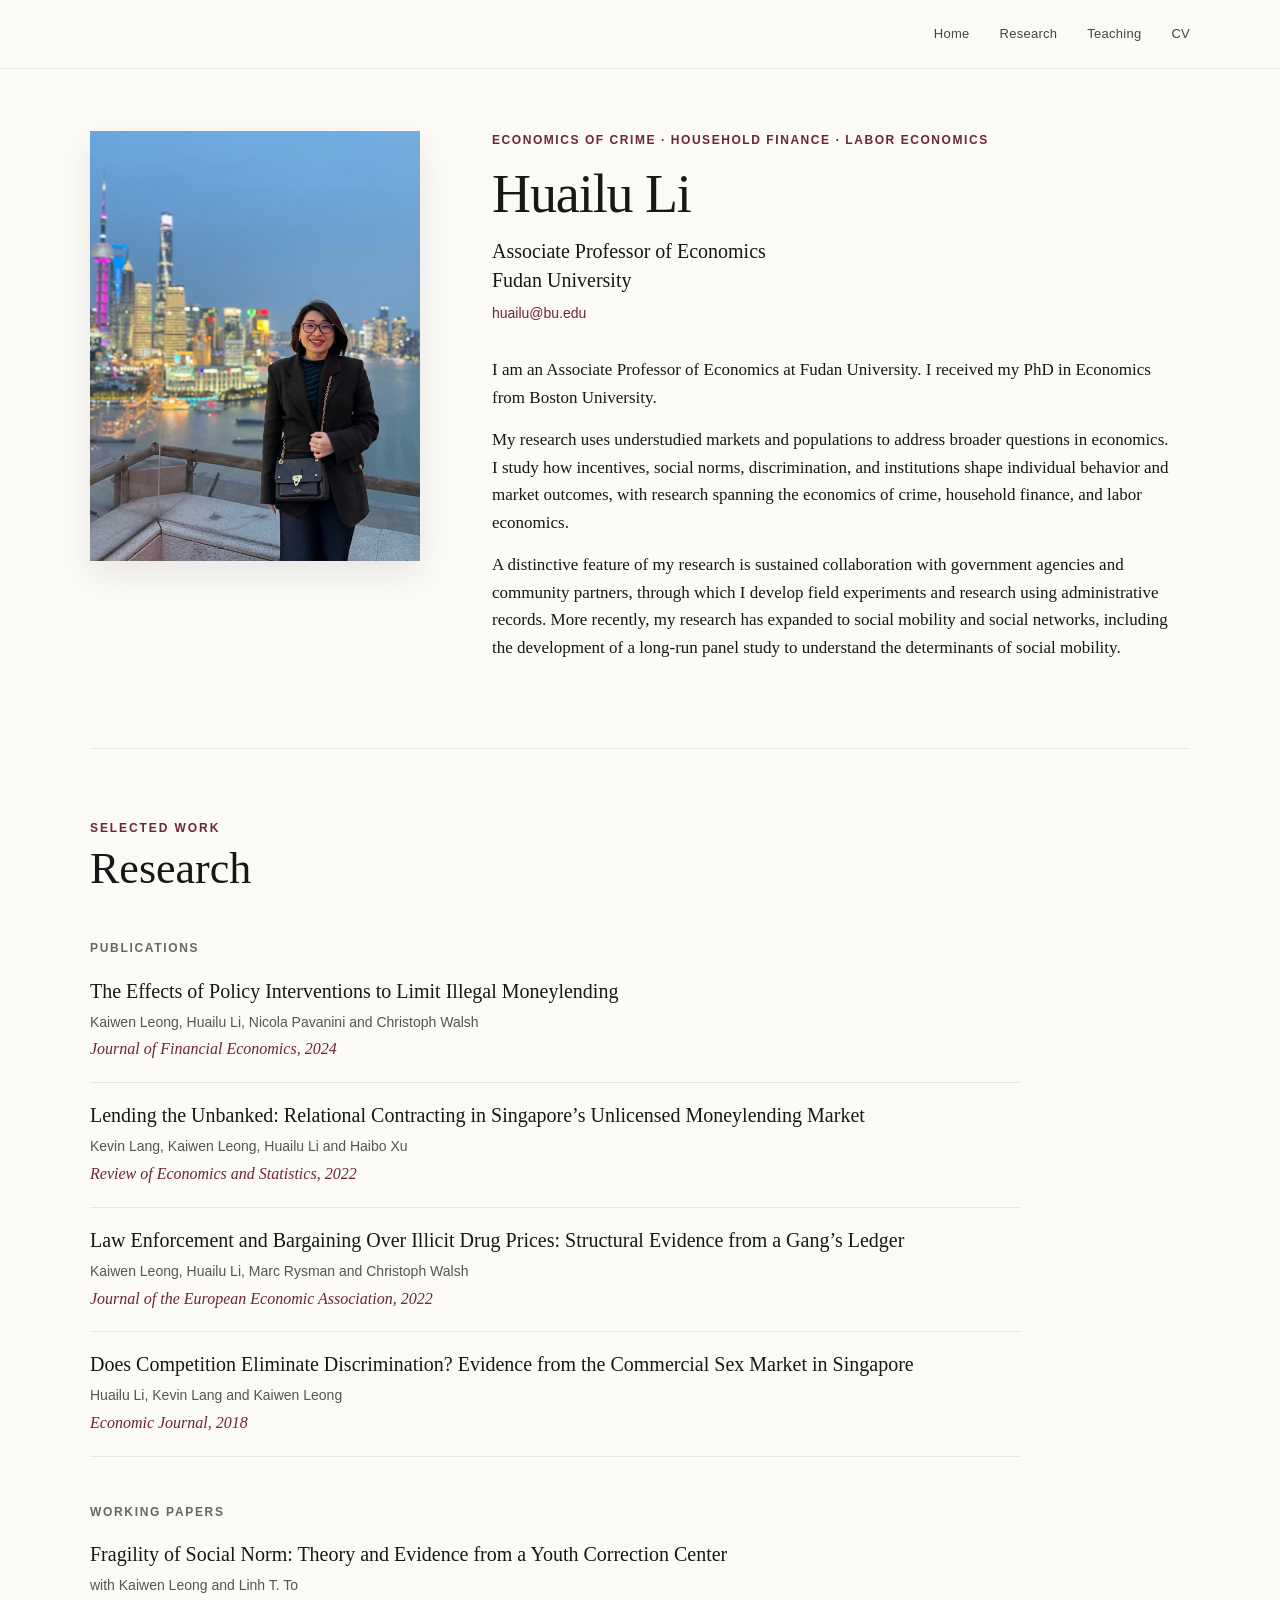
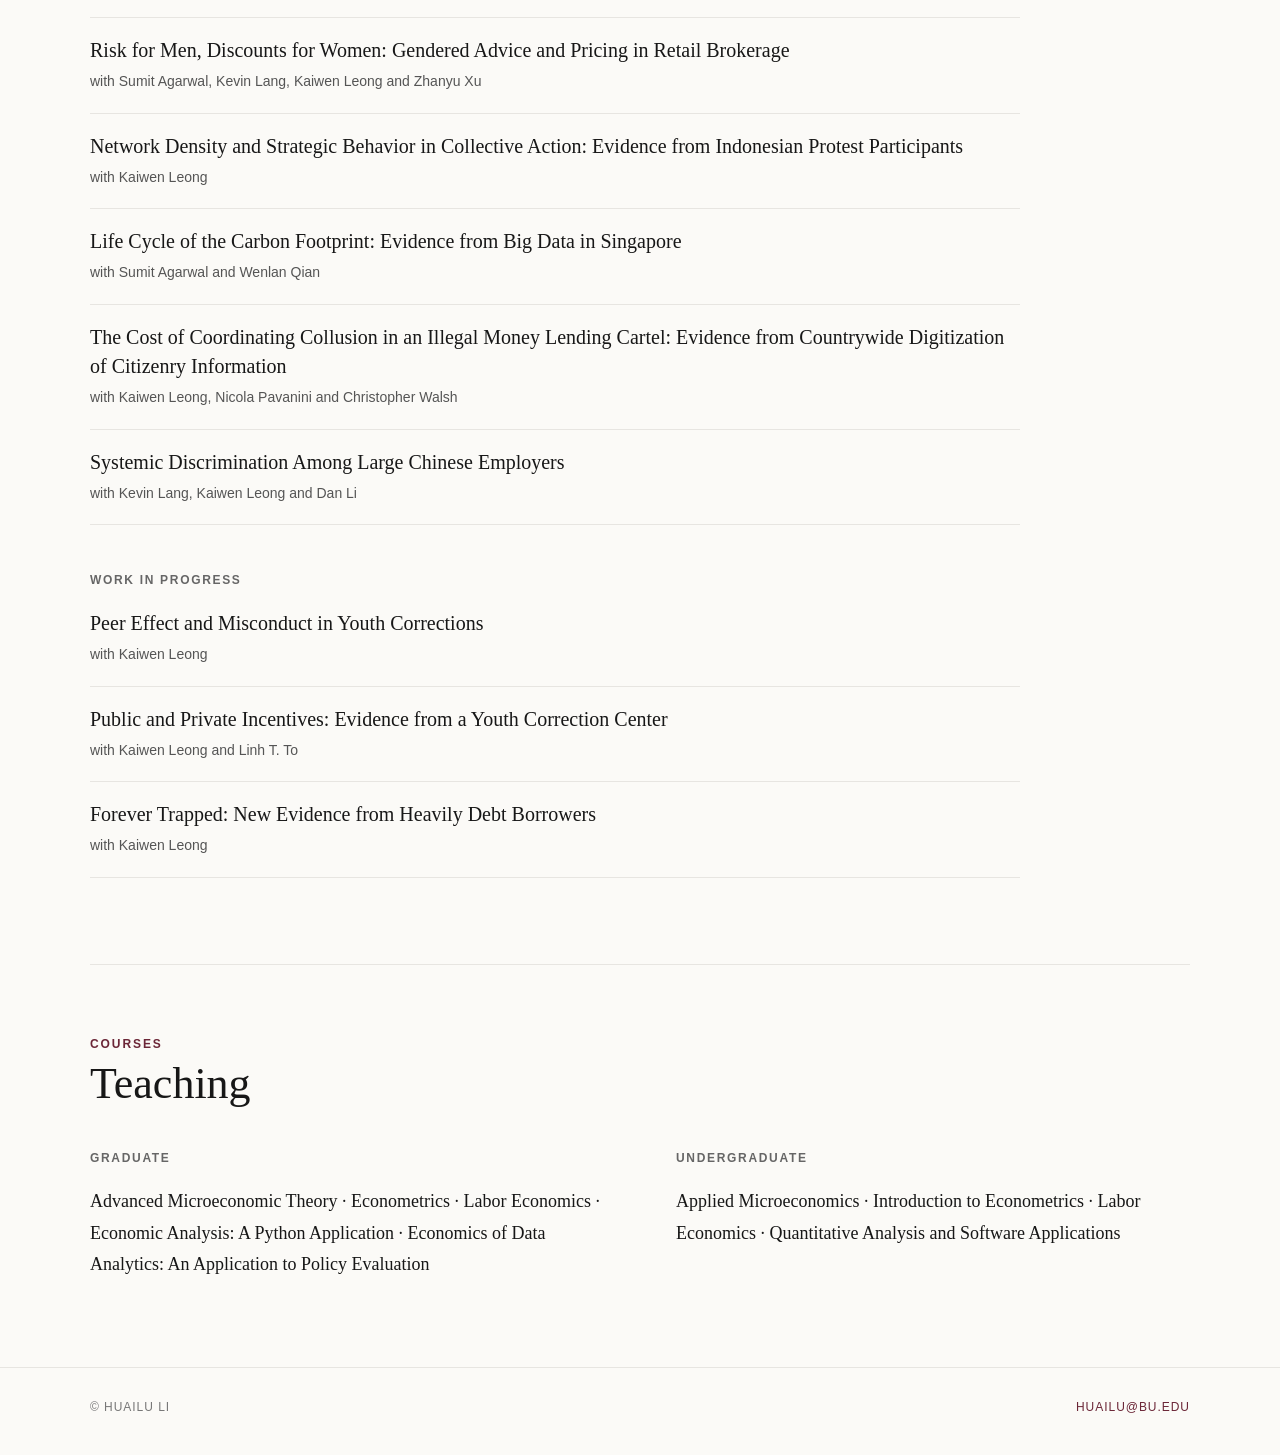
==== commit 9ca8ea71: "Add files via upload" ====
--- a/index.html
+++ b/index.html
@@ -30,8 +30,8 @@
 
       <div class="bio">
         <p>I am an Associate Professor of Economics at Fudan University. I received my PhD in Economics from Boston University.</p>
-        <p>My research uses understudied markets and populations to address broader questions in economics. I study how incentives, social norms, discrimination, and institutions shape individual behavior and market outcomes.</p>
-        <p>A distinctive feature of my research is sustained collaboration with government agencies and community partners. More recently, my research has expanded to social mobility and social networks.</p>
+        <p>My research uses understudied markets and populations to address broader questions in economics. I study how incentives, social norms, discrimination, and institutions shape individual behavior and market outcomes, with research spanning the economics of crime, household finance, and labor economics.</p>
+        <p>A distinctive feature of my research is sustained collaboration with government agencies and community partners, through which I develop field experiments and research using administrative records. More recently, my research has expanded to social mobility and social networks, including the development of a long-run panel study to understand the determinants of social mobility.</p>
       </div>
     </div>
     <div class="portrait-wrap">
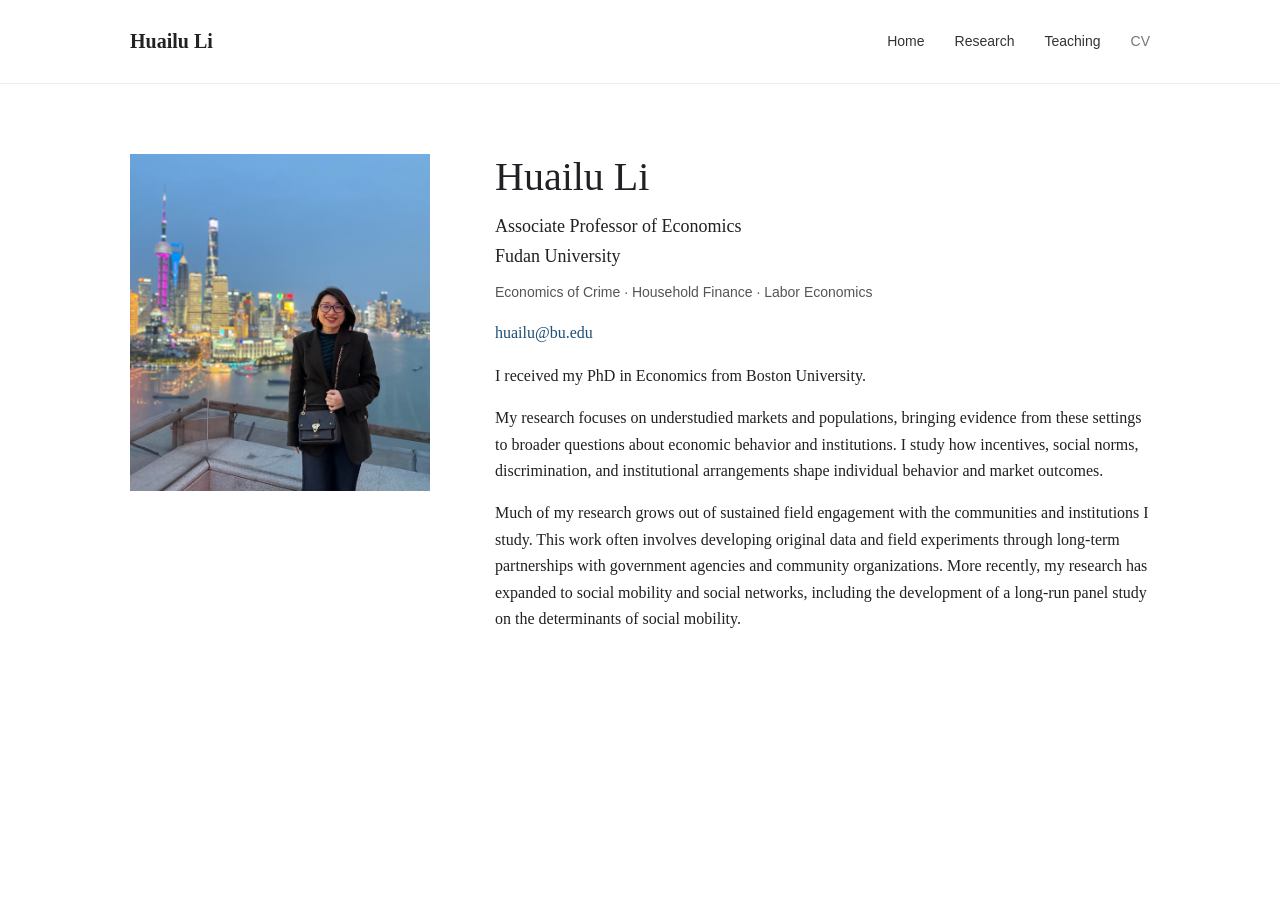
==== commit f637851d: "Add files via upload" ====
--- a/index.html
+++ b/index.html
@@ -1,88 +1,40 @@
-<!doctype html>
+<!DOCTYPE html>
 <html lang="en">
 <head>
-  <meta charset="utf-8">
-  <meta name="viewport" content="width=device-width, initial-scale=1">
-  <title>Huailu Li | Economics</title>
-  <meta name="description" content="Huailu Li — Associate Professor of Economics at Fudan University. Research in economics of crime, household finance, labor economics, social mobility, and social networks.">
+  <meta charset="UTF-8">
+  <meta name="viewport" content="width=device-width, initial-scale=1.0">
+  <title>Huailu Li</title>
   <link rel="stylesheet" href="style.css">
 </head>
 <body>
-<header class="site-header">
-  <div class="wrap nav-wrap">
-    <a class="name" href="#home">Huailu Li</a>
-    <nav aria-label="Primary navigation">
-      <a href="#home">Home</a>
-      <a href="#research">Research</a>
-      <a href="#teaching">Teaching</a>
-      <a href="Huailu_Li_CV.pdf" target="_blank" rel="noopener">CV</a>
-    </nav>
-  </div>
+<header>
+  <nav class="nav">
+    <a class="brand" href="index.html">Huailu Li</a>
+    <div class="nav-links">
+      <a href="index.html">Home</a>
+      <a href="research.html">Research</a>
+      <a href="teaching.html">Teaching</a>
+      <span class="nav-disabled">CV</span>
+    </div>
+  </nav>
 </header>
 
-<main>
-  <section id="home" class="hero wrap">
-    <div class="intro">
-      <p class="eyebrow">Economics of Crime · Household Finance · Labor Economics</p>
-      <h1>Huailu Li</h1>
-      <p class="position">Associate Professor of Economics<br>Fudan University</p>
-      <p class="contact"><a href="mailto:huailu@bu.edu">huailu@bu.edu</a></p>
+<main class="home">
+  <div class="portrait-wrap">
+    <img class="portrait" src="assets/huailu-li.jpg" alt="Huailu Li">
+  </div>
+  <section class="intro">
+    <h1>Huailu Li</h1>
+    <p class="position">Associate Professor of Economics<br>Fudan University</p>
+    <p class="fields">Economics of Crime · Household Finance · Labor Economics</p>
+    <p><a href="mailto:huailu@bu.edu">huailu@bu.edu</a></p>
 
-      <div class="bio">
-        <p>I am an Associate Professor of Economics at Fudan University. I received my PhD in Economics from Boston University.</p>
-        <p>My research uses understudied markets and populations to address broader questions in economics. I study how incentives, social norms, discrimination, and institutions shape individual behavior and market outcomes, with research spanning the economics of crime, household finance, and labor economics.</p>
-        <p>A distinctive feature of my research is sustained collaboration with government agencies and community partners, through which I develop field experiments and research using administrative records. More recently, my research has expanded to social mobility and social networks, including the development of a long-run panel study to understand the determinants of social mobility.</p>
-      </div>
-    </div>
-    <div class="portrait-wrap">
-      <img class="portrait" src="assets/huailu-li.jpg" alt="Huailu Li">
-    </div>
-  </section>
+    <p>I received my PhD in Economics from Boston University.</p>
 
-  <section id="research" class="section wrap">
-    <div class="section-heading">
-      <p class="section-kicker">Selected work</p>
-      <h2>Research</h2>
-    </div>
+    <p>My research focuses on understudied markets and populations, bringing evidence from these settings to broader questions about economic behavior and institutions. I study how incentives, social norms, discrimination, and institutional arrangements shape individual behavior and market outcomes.</p>
 
-    <h3>Publications</h3>
-    <div class="papers">
-      <article class="paper"><div class="title">The Effects of Policy Interventions to Limit Illegal Moneylending</div><div class="authors">Kaiwen Leong, Huailu Li, Nicola Pavanini and Christoph Walsh</div><div class="journal">Journal of Financial Economics, 2024</div></article>
-      <article class="paper"><div class="title">Lending the Unbanked: Relational Contracting in Singapore’s Unlicensed Moneylending Market</div><div class="authors">Kevin Lang, Kaiwen Leong, Huailu Li and Haibo Xu</div><div class="journal">Review of Economics and Statistics, 2022</div></article>
-      <article class="paper"><div class="title">Law Enforcement and Bargaining Over Illicit Drug Prices: Structural Evidence from a Gang’s Ledger</div><div class="authors">Kaiwen Leong, Huailu Li, Marc Rysman and Christoph Walsh</div><div class="journal">Journal of the European Economic Association, 2022</div></article>
-      <article class="paper"><div class="title">Does Competition Eliminate Discrimination? Evidence from the Commercial Sex Market in Singapore</div><div class="authors">Huailu Li, Kevin Lang and Kaiwen Leong</div><div class="journal">Economic Journal, 2018</div></article>
-    </div>
-
-    <h3>Working Papers</h3>
-    <div class="papers">
-      <article class="paper"><div class="title">Fragility of Social Norm: Theory and Evidence from a Youth Correction Center</div><div class="authors">with Kaiwen Leong and Linh T. To</div></article>
-      <article class="paper"><div class="title">Risk for Men, Discounts for Women: Gendered Advice and Pricing in Retail Brokerage</div><div class="authors">with Sumit Agarwal, Kevin Lang, Kaiwen Leong and Zhanyu Xu</div></article>
-      <article class="paper"><div class="title">Network Density and Strategic Behavior in Collective Action: Evidence from Indonesian Protest Participants</div><div class="authors">with Kaiwen Leong</div></article>
-      <article class="paper"><div class="title">Life Cycle of the Carbon Footprint: Evidence from Big Data in Singapore</div><div class="authors">with Sumit Agarwal and Wenlan Qian</div></article>
-      <article class="paper"><div class="title">The Cost of Coordinating Collusion in an Illegal Money Lending Cartel: Evidence from Countrywide Digitization of Citizenry Information</div><div class="authors">with Kaiwen Leong, Nicola Pavanini and Christopher Walsh</div></article>
-      <article class="paper"><div class="title">Systemic Discrimination Among Large Chinese Employers</div><div class="authors">with Kevin Lang, Kaiwen Leong and Dan Li</div></article>
-    </div>
-
-    <h3>Work in Progress</h3>
-    <div class="papers">
-      <article class="paper"><div class="title">Peer Effect and Misconduct in Youth Corrections</div><div class="authors">with Kaiwen Leong</div></article>
-      <article class="paper"><div class="title">Public and Private Incentives: Evidence from a Youth Correction Center</div><div class="authors">with Kaiwen Leong and Linh T. To</div></article>
-      <article class="paper"><div class="title">Forever Trapped: New Evidence from Heavily Debt Borrowers</div><div class="authors">with Kaiwen Leong</div></article>
-    </div>
-  </section>
-
-  <section id="teaching" class="section wrap teaching-section">
-    <div class="section-heading">
-      <p class="section-kicker">Courses</p>
-      <h2>Teaching</h2>
-    </div>
-    <div class="teaching-grid">
-      <div><h3>Graduate</h3><p>Advanced Microeconomic Theory · Econometrics · Labor Economics · Economic Analysis: A Python Application · Economics of Data Analytics: An Application to Policy Evaluation</p></div>
-      <div><h3>Undergraduate</h3><p>Applied Microeconomics · Introduction to Econometrics · Labor Economics · Quantitative Analysis and Software Applications</p></div>
-    </div>
+    <p>Much of my research grows out of sustained field engagement with the communities and institutions I study. This work often involves developing original data and field experiments through long-term partnerships with government agencies and community organizations. More recently, my research has expanded to social mobility and social networks, including the development of a long-run panel study on the determinants of social mobility.</p>
   </section>
 </main>
-
-<footer><div class="wrap footer-wrap"><span>© Huailu Li</span><a href="mailto:huailu@bu.edu">huailu@bu.edu</a></div></footer>
 </body>
 </html>
--- a/style.css
+++ b/style.css
@@ -1,5 +1 @@
-:root{--ink:#171717;--muted:#666;--line:#e7e5e1;--accent:#6b2637;--paper:#fbfaf7}*{box-sizing:border-box}html{scroll-behavior:smooth}body{margin:0;background:var(--paper);color:var(--ink);font-family:Arial,Helvetica,sans-serif;line-height:1.62;font-size:16px}.wrap{width:min(1100px,calc(100% - 64px));margin:auto}.site-header{position:sticky;top:0;z-index:10;background:rgba(251,250,247,.96);backdrop-filter:blur(10px);border-bottom:1px solid var(--line)}.nav-wrap{min-height:68px;display:flex;align-items:center;justify-content:flex-end}.name{display:none}nav{display:flex;gap:30px}nav a{font-size:13px;letter-spacing:.02em;color:#444;text-decoration:none}nav a:hover,.contact a,footer a{color:var(--accent)}
-.hero{display:grid;grid-template-columns:330px minmax(0,1fr);gap:72px;align-items:start;padding-top:62px;padding-bottom:72px}.portrait-wrap{grid-column:1;grid-row:1;align-self:start}.portrait{display:block;width:330px;height:430px;object-fit:cover;object-position:56% 42%;box-shadow:0 14px 34px rgba(0,0,0,.08)}.intro{grid-column:2;grid-row:1;max-width:690px}.eyebrow{margin:0 0 17px;color:var(--accent);font-size:12px;text-transform:uppercase;letter-spacing:.13em;font-weight:600}.intro h1{font-family:Georgia,'Times New Roman',serif;font-size:54px;line-height:1;margin:0 0 16px;font-weight:400;letter-spacing:-.02em}.position{font-family:Georgia,'Times New Roman',serif;font-size:20px;line-height:1.42;margin:0 0 6px}.contact{margin:0 0 30px}.contact a{text-decoration:none;font-size:14px}.bio{max-width:680px;font-family:Georgia,'Times New Roman',serif;font-size:17px;line-height:1.62}.bio p{margin:0 0 15px}
-.section-kicker{margin:0;color:var(--accent);font-size:12px;text-transform:uppercase;letter-spacing:.16em;font-weight:600}.section{border-top:1px solid var(--line);padding-top:70px;padding-bottom:86px}.section-heading{margin-bottom:40px}.section-heading .section-kicker{margin-bottom:6px}.section h2{font-family:Georgia,'Times New Roman',serif;font-size:44px;font-weight:400;line-height:1.1;margin:0}.section h3{font-size:12px;text-transform:uppercase;letter-spacing:.14em;color:var(--muted);margin:46px 0 18px}.papers{max-width:930px}.paper{padding:18px 0 20px;border-bottom:1px solid var(--line)}.paper:first-child{padding-top:0}.title{font-family:Georgia,'Times New Roman',serif;font-size:20px;line-height:1.45}.authors{color:#555;margin-top:5px;font-size:14px}.journal{color:var(--accent);font-style:italic;margin-top:3px;font-family:Georgia,'Times New Roman',serif}.teaching-grid{display:grid;grid-template-columns:1fr 1fr;gap:72px}.teaching-grid h3{margin-top:0}.teaching-grid p{font-family:Georgia,'Times New Roman',serif;font-size:18px;line-height:1.75;margin:0}footer{border-top:1px solid var(--line);padding:30px 0 38px;color:#777;font-size:12px;text-transform:uppercase;letter-spacing:.08em}.footer-wrap{display:flex;justify-content:space-between;gap:20px}footer a{text-decoration:none}
-@media(max-width:850px){.wrap{width:min(100% - 36px,1100px)}.nav-wrap{min-height:64px}.hero{grid-template-columns:250px minmax(0,1fr);gap:40px;padding-top:48px}.portrait{width:250px;height:330px}.intro h1{font-size:46px}.bio{font-size:16px}.teaching-grid{grid-template-columns:1fr;gap:16px}}
-@media(max-width:650px){.nav-wrap{justify-content:flex-start;overflow-x:auto}.hero{grid-template-columns:1fr;gap:30px;padding-top:36px}.portrait-wrap{grid-column:1;grid-row:1}.portrait{width:100%;max-width:330px;height:400px}.intro{grid-column:1;grid-row:2}.intro h1{font-size:44px}.section{padding-top:56px;padding-bottom:68px}.section h2{font-size:38px}.title{font-size:18px}.footer-wrap{flex-direction:column}}
+*{box-sizing:border-box}body{margin:0;color:#202124;background:#fff;font-family:Georgia,'Times New Roman',serif;line-height:1.65}a{color:#1f4f75;text-decoration:none}a:hover{text-decoration:underline}header{border-bottom:1px solid #ececec}.nav{max-width:1080px;margin:auto;padding:25px 30px;display:flex;align-items:center;justify-content:space-between}.brand{font-size:20px;color:#222;font-weight:600}.nav-links{display:flex;gap:30px;font-family:Arial,sans-serif;font-size:14px}.nav-links a{color:#333}.nav-disabled{color:#777;cursor:default}.home{max-width:1080px;margin:70px auto;padding:0 30px;display:grid;grid-template-columns:300px 1fr;gap:65px;align-items:start}.portrait{width:100%;height:auto;display:block}.intro h1,.page h1{font-size:40px;font-weight:500;line-height:1.15;margin:0 0 12px}.position{font-size:18px;margin:0 0 7px}.fields{font-family:Arial,sans-serif;font-size:14px;color:#555;margin:10px 0}.intro p{max-width:680px}.page{max-width:900px;margin:65px auto 90px;padding:0 30px}.page section{margin-top:45px}.page h2{font-size:24px;font-weight:500;border-bottom:1px solid #ddd;padding-bottom:8px;margin-bottom:25px}.paper{margin-bottom:24px}.paper-title{font-size:17px;font-weight:600}.paper-meta{font-size:15px;color:#555;margin-top:3px}.journal{font-size:15px;font-style:italic;margin-top:2px}@media(max-width:760px){.nav{align-items:flex-start;gap:20px}.nav-links{gap:15px;flex-wrap:wrap;justify-content:flex-end}.home{grid-template-columns:1fr;margin-top:40px;gap:35px}.portrait-wrap{max-width:300px}.intro h1,.page h1{font-size:34px}}
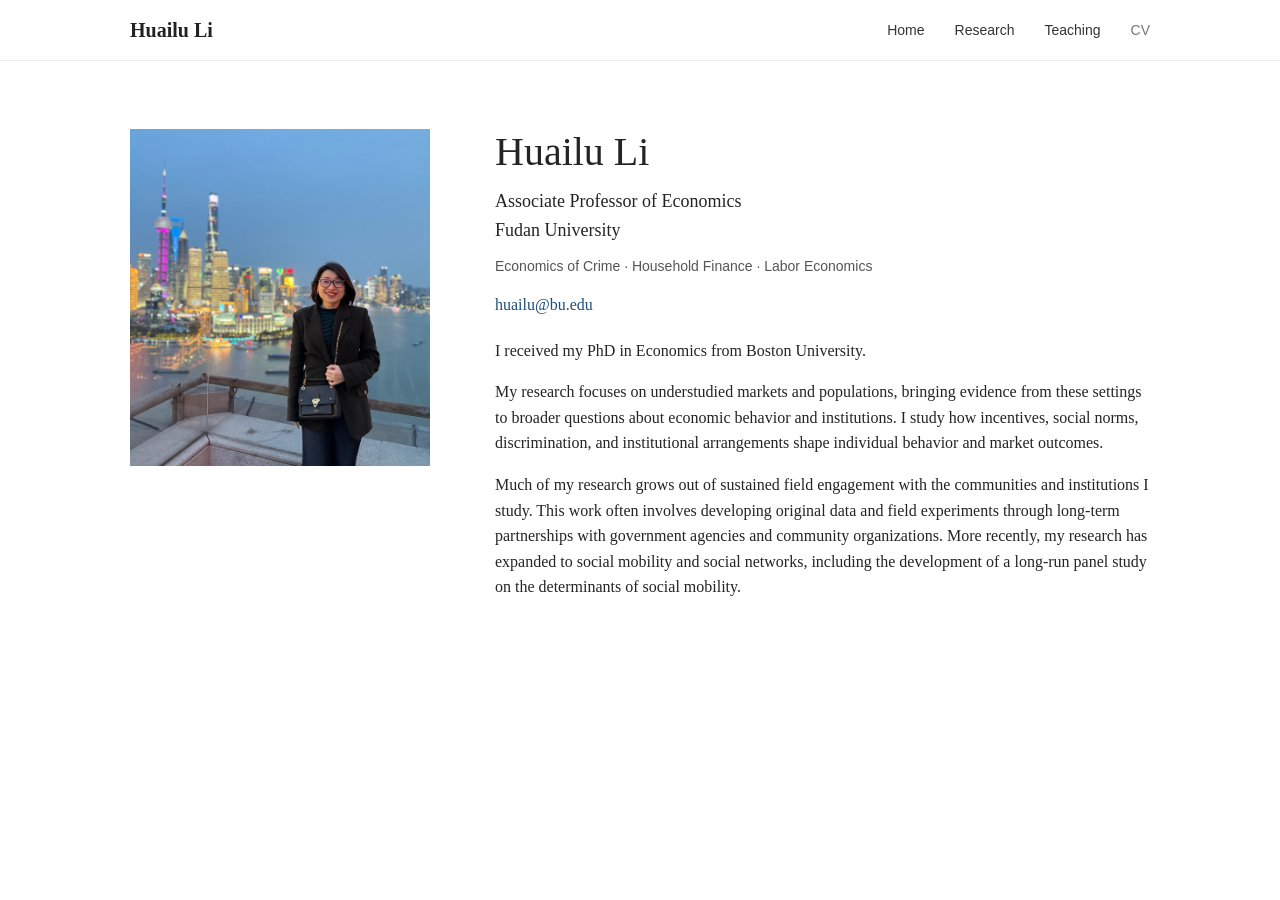
==== commit 6c94fc37: "Add files via upload" ====
--- a/index.html
+++ b/index.html
@@ -18,7 +18,6 @@
     </div>
   </nav>
 </header>
-
 <main class="home">
   <div class="portrait-wrap">
     <img class="portrait" src="assets/huailu-li.jpg" alt="Huailu Li">
@@ -27,14 +26,13 @@
     <h1>Huailu Li</h1>
     <p class="position">Associate Professor of Economics<br>Fudan University</p>
     <p class="fields">Economics of Crime · Household Finance · Labor Economics</p>
-    <p><a href="mailto:huailu@bu.edu">huailu@bu.edu</a></p>
-
-    <p>I received my PhD in Economics from Boston University.</p>
-
-    <p>My research focuses on understudied markets and populations, bringing evidence from these settings to broader questions about economic behavior and institutions. I study how incentives, social norms, discrimination, and institutional arrangements shape individual behavior and market outcomes.</p>
-
-    <p>Much of my research grows out of sustained field engagement with the communities and institutions I study. This work often involves developing original data and field experiments through long-term partnerships with government agencies and community organizations. More recently, my research has expanded to social mobility and social networks, including the development of a long-run panel study on the determinants of social mobility.</p>
+    <p class="contact"><a href="mailto:huailu@bu.edu">huailu@bu.edu</a></p>
+    <div class="bio">
+      <p>I received my PhD in Economics from Boston University.</p>
+      <p>My research focuses on understudied markets and populations, bringing evidence from these settings to broader questions about economic behavior and institutions. I study how incentives, social norms, discrimination, and institutional arrangements shape individual behavior and market outcomes.</p>
+      <p>Much of my research grows out of sustained field engagement with the communities and institutions I study. This work often involves developing original data and field experiments through long-term partnerships with government agencies and community organizations. More recently, my research has expanded to social mobility and social networks, including the development of a long-run panel study on the determinants of social mobility.</p>
+    </div>
   </section>
 </main>
 </body>
-</html>
+</html>
--- a/style.css
+++ b/style.css
@@ -1 +1,44 @@
-*{box-sizing:border-box}body{margin:0;color:#202124;background:#fff;font-family:Georgia,'Times New Roman',serif;line-height:1.65}a{color:#1f4f75;text-decoration:none}a:hover{text-decoration:underline}header{border-bottom:1px solid #ececec}.nav{max-width:1080px;margin:auto;padding:25px 30px;display:flex;align-items:center;justify-content:space-between}.brand{font-size:20px;color:#222;font-weight:600}.nav-links{display:flex;gap:30px;font-family:Arial,sans-serif;font-size:14px}.nav-links a{color:#333}.nav-disabled{color:#777;cursor:default}.home{max-width:1080px;margin:70px auto;padding:0 30px;display:grid;grid-template-columns:300px 1fr;gap:65px;align-items:start}.portrait{width:100%;height:auto;display:block}.intro h1,.page h1{font-size:40px;font-weight:500;line-height:1.15;margin:0 0 12px}.position{font-size:18px;margin:0 0 7px}.fields{font-family:Arial,sans-serif;font-size:14px;color:#555;margin:10px 0}.intro p{max-width:680px}.page{max-width:900px;margin:65px auto 90px;padding:0 30px}.page section{margin-top:45px}.page h2{font-size:24px;font-weight:500;border-bottom:1px solid #ddd;padding-bottom:8px;margin-bottom:25px}.paper{margin-bottom:24px}.paper-title{font-size:17px;font-weight:600}.paper-meta{font-size:15px;color:#555;margin-top:3px}.journal{font-size:15px;font-style:italic;margin-top:2px}@media(max-width:760px){.nav{align-items:flex-start;gap:20px}.nav-links{gap:15px;flex-wrap:wrap;justify-content:flex-end}.home{grid-template-columns:1fr;margin-top:40px;gap:35px}.portrait-wrap{max-width:300px}.intro h1,.page h1{font-size:34px}}+*{box-sizing:border-box}
+body{margin:0;color:#242424;background:#fff;font-family:Georgia,'Times New Roman',serif;line-height:1.6}
+a{color:#1f4f75;text-decoration:none}a:hover{text-decoration:underline}
+header{border-bottom:1px solid #ececec}
+.nav{max-width:1080px;margin:auto;padding:14px 30px;display:flex;align-items:center;justify-content:space-between}
+.brand{font-size:20px;color:#222;font-weight:600}
+.nav-links{display:flex;gap:30px;font-family:Arial,sans-serif;font-size:14px}
+.nav-links a{color:#333}.nav-disabled{color:#777;cursor:default}
+
+.home{max-width:1080px;margin:68px auto;padding:0 30px;display:grid;grid-template-columns:300px 1fr;gap:65px;align-items:start}
+.portrait{width:100%;height:auto;display:block}
+.intro h1{font-size:40px;font-weight:500;line-height:1.15;margin:0 0 12px}
+.position{font-size:18px;margin:0 0 7px}
+.fields{font-family:Arial,sans-serif;font-size:14px;color:#555;margin:10px 0}
+.contact{margin:15px 0 0}
+.bio{margin-top:20px}
+.bio p{max-width:680px;margin:0 0 16px}
+
+.page{max-width:900px;margin:52px auto 90px;padding:0 30px}
+.page section{margin-top:48px}
+.page .first-section{margin-top:0}
+.page h2{font-size:26px;font-weight:500;border-bottom:1px solid #ddd;padding-bottom:7px;margin:0 0 23px}
+.page h3{font-size:18px;font-weight:600;margin:0 0 18px}
+.page h3.subsection{margin-top:35px}
+
+.paper-list{margin:0;padding-left:32px}
+.paper{padding-left:6px;margin-bottom:20px}
+.paper::marker{font-size:15px;color:#666}
+.paper-title{font-size:17px;font-weight:600;line-height:1.4}
+.paper-authors{font-size:15px;color:#555;margin-top:3px;line-height:1.45}
+.journal{font-size:15px;font-style:italic;margin-top:2px;line-height:1.45}
+.status{font-size:14px;font-style:italic;color:#666;margin-top:2px}
+
+.course-list{list-style:none;padding:0;margin:0}
+.course-list li{font-size:17px;margin:0 0 9px}
+
+@media(max-width:760px){
+  .nav{align-items:flex-start;gap:20px}
+  .nav-links{gap:15px;flex-wrap:wrap;justify-content:flex-end}
+  .home{grid-template-columns:1fr;margin-top:40px;gap:35px}
+  .portrait-wrap{max-width:300px}
+  .intro h1{font-size:34px}
+  .page{margin-top:38px}
+}
